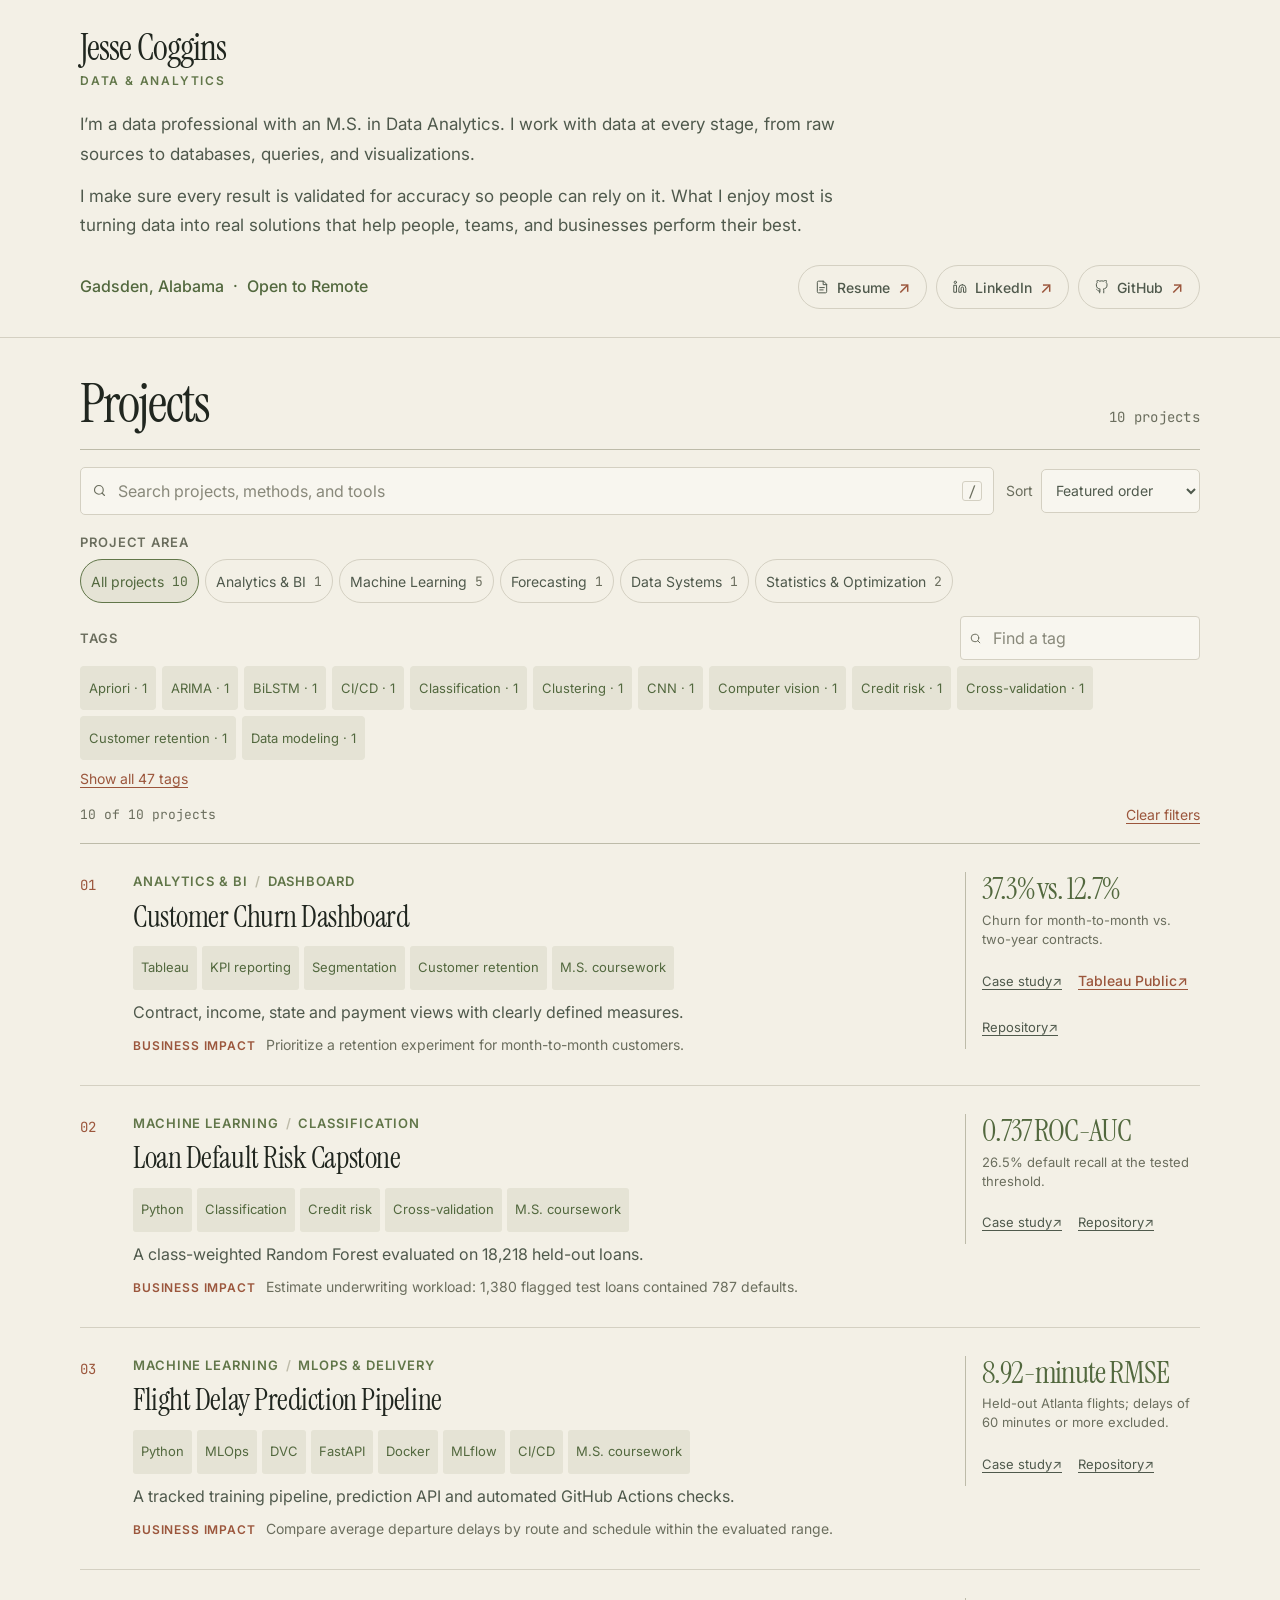
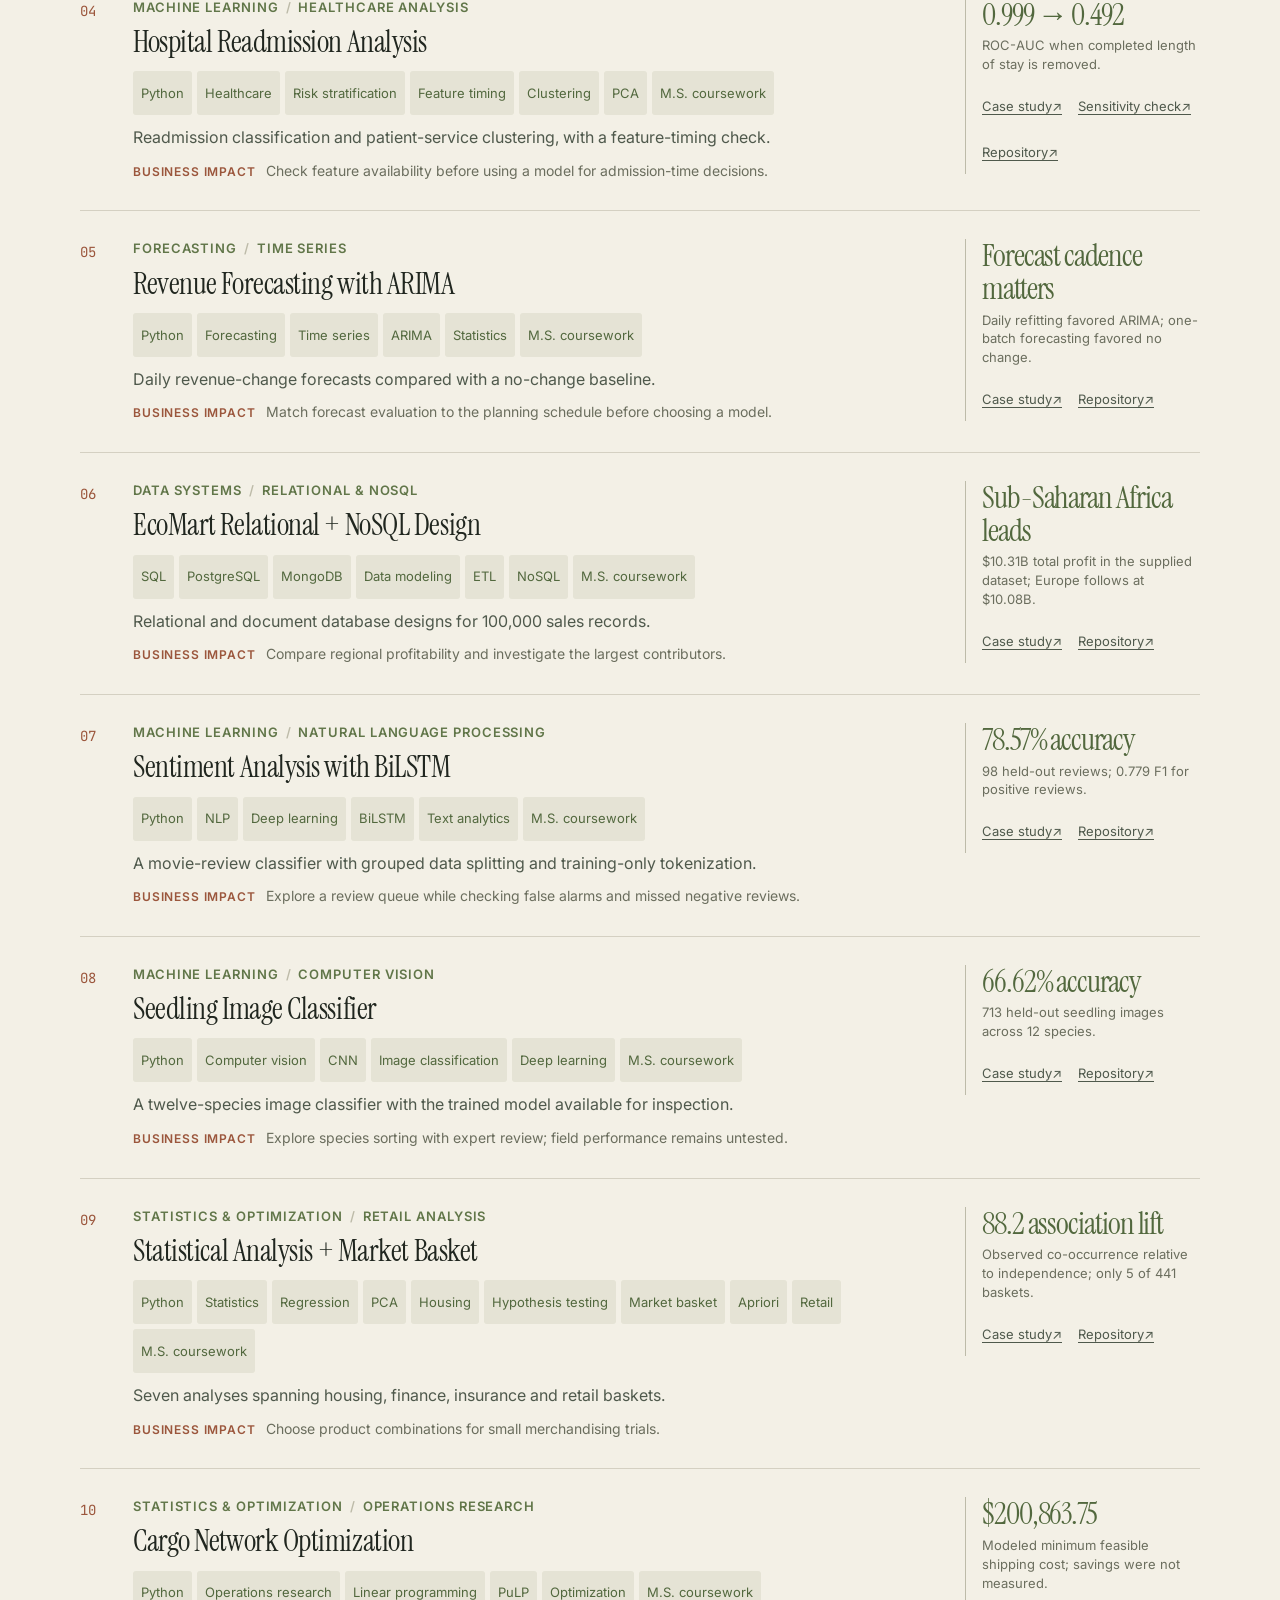
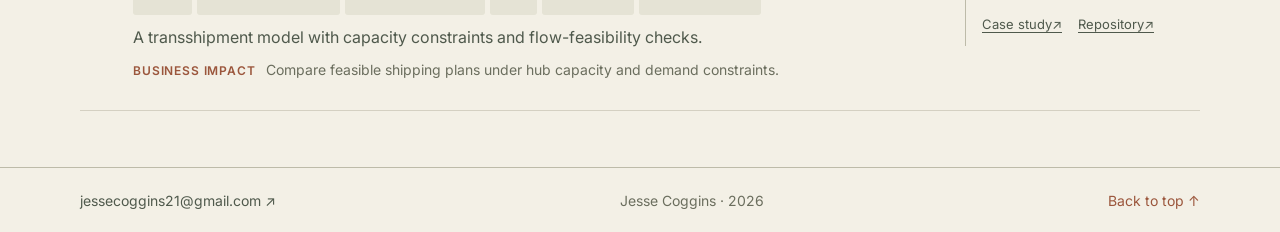
==== index.html @ 74cfc362 "Add updated portfolio social preview" ====
<!DOCTYPE html>

<html lang="en">
<head>
<meta charset="utf-8"/>
<meta content="width=device-width, initial-scale=1.0" name="viewport"/>
<title>Jesse Coggins — Data &amp; Analytics</title>
<meta content="Jesse Coggins, data professional with an M.S. in Data Analytics. From raw data to reliable insights and practical solutions. Gadsden, Alabama · Open to Remote." name="description"/>
<meta content="Jesse Coggins" name="author"/>
<meta content="#f3f0e6" name="theme-color"/>
<link href="https://jessecoggins.github.io/" rel="canonical"/>
<link href="assets/favicon.svg" rel="icon" type="image/svg+xml"/>
<link href="assets/favicon.svg" rel="shortcut icon"/>
<meta content="website" property="og:type"/>
<meta content="Jesse Coggins — Data &amp; Analytics" property="og:title"/>
<meta content="Jesse Coggins, data professional with an M.S. in Data Analytics. From raw data to reliable insights and practical solutions. Gadsden, Alabama · Open to Remote." property="og:description"/>
<meta content="https://jessecoggins.github.io/" property="og:url"/>
<meta content="https://jessecoggins.github.io/assets/social-preview-sharp.png" property="og:image"/>
<meta content="image/png" property="og:image:type"/>
<meta content="2400" property="og:image:width"/>
<meta content="1260" property="og:image:height"/>
<meta content="Jesse Coggins — Project Portfolio" property="og:image:alt"/>
<meta content="summary_large_image" name="twitter:card"/>
<meta content="https://jessecoggins.github.io/assets/social-preview-sharp.png" name="twitter:image"/>
<meta content="Jesse Coggins — Project Portfolio" name="twitter:image:alt"/>
<meta content="Jesse Coggins — Data &amp; Analytics" name="twitter:title"/>
<meta content="Jesse Coggins, data professional with an M.S. in Data Analytics. From raw data to reliable insights and practical solutions. Gadsden, Alabama · Open to Remote." name="twitter:description"/>
<script type="application/ld+json">
      {
        "@context": "https://schema.org",
        "@type": "ProfilePage",
        "name": "Jesse Coggins Portfolio",
        "url": "https://jessecoggins.github.io/",
        "description": "Project portfolio by Jesse Coggins across analytics, machine learning, data systems, forecasting, and optimization.",
        "mainEntity": {
          "@type": "Person",
          "name": "Jesse Coggins",
          "url": "https://jessecoggins.github.io/",
          "alumniOf": {
            "@type": "CollegeOrUniversity",
            "name": "Western Governors University"
          },
          "knowsAbout": [
            "Data analytics",
            "Business intelligence",
            "Machine learning",
            "Forecasting",
            "Database design",
            "Operations research",
            "MLOps"
          ],
          "sameAs": [
            "https://github.com/jessecoggins",
            "https://www.linkedin.com/in/jessecoggins"
          ]
        }
      }
    </script>
<script async="" src="https://www.googletagmanager.com/gtag/js?id=G-KCZHKZH9K4"></script>
<script>
      window.dataLayer = window.dataLayer || [];
      function gtag(){dataLayer.push(arguments);}
      gtag('js', new Date());
      gtag('config', 'G-KCZHKZH9K4');
    </script>
<link href="https://fonts.googleapis.com" rel="preconnect"/>
<link crossorigin="" href="https://fonts.gstatic.com" rel="preconnect"/>
<link href="https://fonts.googleapis.com/css2?family=Inter:wght@400;500;600;700&amp;family=Instrument+Serif:ital@0;1&amp;family=JetBrains+Mono:wght@400;500&amp;display=swap" rel="stylesheet"/>
<link href="styles.css?v=reference-theme-20261106" rel="stylesheet"/>
<script defer="" src="portfolio.js"></script>
</head>
<body>
<a class="skip-link" href="#projects">Skip to projects</a>
<header class="site-header" id="top">
<div class="container header-inner">
<a aria-label="Jesse Coggins home" class="brand" href="#top">
<h1 class="brand-name">Jesse Coggins</h1>
<span class="brand-role">Data &amp; Analytics</span>
</a>
</div>
<div class="container header-intro">
<div class="intro-copy">
<p>I’m a data professional with an M.S. in Data Analytics. I work with data at every stage, from raw sources to databases, queries, and visualizations.</p>
<p>I make sure every result is validated for accuracy so people can rely on it. What I enjoy most is turning data into real solutions that help people, teams, and businesses perform their best.</p>
</div>
<p class="intro-location">Gadsden, Alabama <span aria-hidden="true">·</span> Open to Remote</p>
<nav aria-label="Professional links" class="profile-links">
<a class="profile-link" href="assets/resume/Jesse_Coggins_Resume.pdf?v=aligned-20261105" rel="noreferrer" target="_blank">
<svg aria-hidden="true" viewbox="0 0 24 24"><path d="M14 2H6a2 2 0 0 0-2 2v16a2 2 0 0 0 2 2h12a2 2 0 0 0 2-2V8z"></path><path d="M14 2v6h6M8 13h8M8 17h6"></path></svg>
<span>Resume</span><span aria-hidden="true" class="link-arrow">↗</span>
</a>
<a class="profile-link" href="https://www.linkedin.com/in/jessecoggins" rel="noreferrer" target="_blank">
<svg aria-hidden="true" viewbox="0 0 24 24"><path d="M16 8a6 6 0 0 1 6 6v7h-4v-7a2 2 0 0 0-4 0v7h-4v-7a6 6 0 0 1 6-6zM2 9h4v12H2z"></path><circle cx="4" cy="4" r="2"></circle></svg>
<span>LinkedIn</span><span aria-hidden="true" class="link-arrow">↗</span>
</a>
<a class="profile-link" href="https://github.com/jessecoggins" rel="noreferrer" target="_blank">
<svg aria-hidden="true" viewbox="0 0 24 24"><path d="M9 19c-4.3 1.4-4.3-2.5-6-3m12 6v-3.9a3.4 3.4 0 0 0-1-2.6c3.3-.4 6.7-1.6 6.7-7.2a5.6 5.6 0 0 0-1.5-3.9 5.2 5.2 0 0 0-.1-3.9s-1.2-.4-4 1.5a13.8 13.8 0 0 0-7.2 0C5.1.1 3.9.5 3.9.5a5.2 5.2 0 0 0-.1 3.9 5.6 5.6 0 0 0-1.5 3.9c0 5.6 3.4 6.8 6.7 7.2a3.4 3.4 0 0 0-1 2.6V22"></path></svg>
<span>GitHub</span><span aria-hidden="true" class="link-arrow">↗</span>
</a>
</nav>
</div>
</header>
<main class="container">
<section aria-labelledby="projects-heading" class="projects-section" id="projects">
<div class="section-title-row">
<h2 id="projects-heading">Projects</h2>
<span class="collection-count">10 projects</span>
</div>
<div aria-label="Search and filter projects" class="project-tools">
<div class="search-sort-row">
<label class="search-box">
<svg aria-hidden="true" viewbox="0 0 24 24"><circle cx="11" cy="11" r="7"></circle><path d="m20 20-4-4"></path></svg>
<span class="sr-only">Search projects</span>
<input autocomplete="off" id="project-search" placeholder="Search projects, methods, and tools" type="search"/>
<kbd aria-hidden="true">/</kbd>
</label>
<label class="sort-box">
<span>Sort</span>
<select aria-label="Sort projects" id="project-sort">
<option value="featured">Featured order</option>
<option value="title-asc">Title A–Z</option>
<option value="category">Project area</option>
</select>
</label>
</div>
<div class="filter-group">
<p class="filter-label">Project area</p>
<div aria-label="Filter by project area" class="filter-list" id="category-filters"></div>
</div>
<div class="filter-group tag-group">
<div class="tag-heading">
<p class="filter-label">Tags</p>
<label class="tag-search">
<svg aria-hidden="true" viewbox="0 0 24 24"><circle cx="11" cy="11" r="7"></circle><path d="m20 20-4-4"></path></svg>
<span class="sr-only">Search tags</span>
<input autocomplete="off" id="tag-search" placeholder="Find a tag" type="search"/>
</label>
</div>
<div aria-label="Filter by tags" class="filter-list tag-filter-list" id="tag-filters"></div>
<button class="show-more-tags" hidden="" id="show-more-tags" type="button">Show all tags</button>
</div>
<div class="match-controls" hidden="" id="match-controls">
<span>Match selected tags</span>
<div aria-label="How selected tags should match" class="segmented-control" role="group">
<button aria-pressed="true" data-match="all" type="button">All</button>
<button aria-pressed="false" data-match="any" type="button">Any</button>
</div>
</div>
<div class="active-filters" hidden="" id="active-filters">
<div class="active-filter-chips" id="active-filter-chips"></div>
</div>
<div class="results-row">
<p aria-live="polite" id="result-count">10 projects</p>
<button class="clear-filters" id="clear-filters" type="button">Clear filters</button>
</div>
</div>
<div class="project-list" id="project-grid">
<article class="project-row" data-category="Analytics &amp; BI" data-index="1" data-project-id="PRJ-001" data-tags="Tableau|KPI reporting|Segmentation|Customer retention|M.S. coursework" data-title="Customer Churn Dashboard">
<span aria-hidden="true" class="project-number">01</span>
<div class="project-main">
<div class="project-kicker"><span>Analytics &amp; BI</span><span class="kicker-divider">/</span><span>Dashboard</span></div>
<h3><a aria-label="Open project summary: Customer Churn Dashboard" class="project-row-link" href="project-customer-churn-dashboard.html">Customer Churn Dashboard</a></h3>
<div aria-label="Project tags" class="project-tags">
<button aria-pressed="false" class="tag-chip" data-tag="Tableau" type="button">Tableau</button>
<button aria-pressed="false" class="tag-chip" data-tag="KPI reporting" type="button">KPI reporting</button>
<button aria-pressed="false" class="tag-chip" data-tag="Segmentation" type="button">Segmentation</button>
<button aria-pressed="false" class="tag-chip" data-tag="Customer retention" type="button">Customer retention</button>
<button aria-pressed="false" class="tag-chip" data-tag="M.S. coursework" type="button">M.S. coursework</button>
</div>
<p class="project-description">Contract, income, state and payment views with clearly defined measures.</p>
<p class="business-impact"><span>Business impact</span> Prioritize a retention experiment for month-to-month customers.</p>
</div>
<aside class="project-result">
<strong>37.3% vs. 12.7%</strong>
<span class="result-label">Churn for month-to-month vs. two-year contracts.</span>
<div class="project-links">
<a class="case-study-link" href="project-customer-churn-dashboard.html">Case study <span aria-hidden="true">↗</span></a>
<a class="tableau-link" href="https://public.tableau.com/app/profile/jesse.coggins6637/viz/ChurnRateDashboard_17756852469330/CustomerChurnDashboardKeyTrendsbyIncomeRegionContractPayment" rel="noreferrer" target="_blank">Tableau Public <span aria-hidden="true">↗</span></a>
<a href="https://github.com/jessecoggins/customer-churn-dashboard" rel="noreferrer" target="_blank">Repository <span aria-hidden="true">↗</span></a>
</div>
</aside>
</article>
<article class="project-row" data-category="Machine Learning" data-index="2" data-project-id="PRJ-002" data-tags="Python|Classification|Credit risk|Cross-validation|M.S. coursework" data-title="Loan Default Risk Capstone">
<span aria-hidden="true" class="project-number">02</span>
<div class="project-main">
<div class="project-kicker"><span>Machine Learning</span><span class="kicker-divider">/</span><span>Classification</span></div>
<h3><a aria-label="Open project summary: Loan Default Risk Capstone" class="project-row-link" href="project-loan-default-risk.html">Loan Default Risk Capstone</a></h3>
<div aria-label="Project tags" class="project-tags">
<button aria-pressed="false" class="tag-chip" data-tag="Python" type="button">Python</button>
<button aria-pressed="false" class="tag-chip" data-tag="Classification" type="button">Classification</button>
<button aria-pressed="false" class="tag-chip" data-tag="Credit risk" type="button">Credit risk</button>
<button aria-pressed="false" class="tag-chip" data-tag="Cross-validation" type="button">Cross-validation</button>
<button aria-pressed="false" class="tag-chip" data-tag="M.S. coursework" type="button">M.S. coursework</button>
</div>
<p class="project-description">A class-weighted Random Forest evaluated on 18,218 held-out loans.</p>
<p class="business-impact"><span>Business impact</span> Estimate underwriting workload: 1,380 flagged test loans contained 787 defaults.</p>
</div>
<aside class="project-result">
<strong>0.737 ROC-AUC</strong>
<span class="result-label">26.5% default recall at the tested threshold.</span>
<div class="project-links">
<a class="case-study-link" href="project-loan-default-risk.html">Case study <span aria-hidden="true">↗</span></a>
<a href="https://github.com/jessecoggins/loan-default-risk-capstone" rel="noreferrer" target="_blank">Repository <span aria-hidden="true">↗</span></a>
</div>
</aside>
</article>
<article class="project-row" data-category="Machine Learning" data-index="3" data-project-id="PRJ-003" data-tags="Python|MLOps|DVC|MLflow|FastAPI|Docker|CI/CD|M.S. coursework" data-title="Flight Delay Prediction Pipeline">
<span aria-hidden="true" class="project-number">03</span>
<div class="project-main">
<div class="project-kicker"><span>Machine Learning</span><span class="kicker-divider">/</span><span>MLOps &amp; delivery</span></div>
<h3><a aria-label="Open project summary: Flight Delay Prediction Pipeline" class="project-row-link" href="project-flight-delay-prediction.html">Flight Delay Prediction Pipeline</a></h3>
<div aria-label="Project tags" class="project-tags">
<button aria-pressed="false" class="tag-chip" data-tag="Python" type="button">Python</button>
<button aria-pressed="false" class="tag-chip" data-tag="MLOps" type="button">MLOps</button>
<button aria-pressed="false" class="tag-chip" data-tag="DVC" type="button">DVC</button>
<button aria-pressed="false" class="tag-chip" data-tag="FastAPI" type="button">FastAPI</button>
<button aria-pressed="false" class="tag-chip" data-tag="Docker" type="button">Docker</button>
<button aria-pressed="false" class="tag-chip" data-tag="MLflow" type="button">MLflow</button>
<button aria-pressed="false" class="tag-chip" data-tag="CI/CD" type="button">CI/CD</button>
<button aria-pressed="false" class="tag-chip" data-tag="M.S. coursework" type="button">M.S. coursework</button>
</div>
<p class="project-description">A tracked training pipeline, prediction API and automated GitHub Actions checks.</p>
<p class="business-impact"><span>Business impact</span> Compare average departure delays by route and schedule within the evaluated range.</p>
</div>
<aside class="project-result">
<strong>8.92-minute RMSE</strong>
<span class="result-label">Held-out Atlanta flights; delays of 60 minutes or more excluded.</span>
<div class="project-links">
<a class="case-study-link" href="project-flight-delay-prediction.html">Case study <span aria-hidden="true">↗</span></a>
<a href="https://github.com/jessecoggins/flight-delay-mlops" rel="noreferrer" target="_blank">Repository <span aria-hidden="true">↗</span></a>
</div>
</aside>
</article>
<article class="project-row" data-category="Machine Learning" data-index="4" data-project-id="PRJ-004" data-tags="Python|Healthcare|Risk stratification|Feature timing|Clustering|PCA|M.S. coursework" data-title="Hospital Readmission Analysis">
<span aria-hidden="true" class="project-number">04</span>
<div class="project-main">
<div class="project-kicker"><span>Machine Learning</span><span class="kicker-divider">/</span><span>Healthcare analysis</span></div>
<h3><a aria-label="Open project summary: Hospital Readmission Analysis" class="project-row-link" href="project-hospital-readmission.html">Hospital Readmission Analysis</a></h3>
<div aria-label="Project tags" class="project-tags">
<button aria-pressed="false" class="tag-chip" data-tag="Python" type="button">Python</button>
<button aria-pressed="false" class="tag-chip" data-tag="Healthcare" type="button">Healthcare</button>
<button aria-pressed="false" class="tag-chip" data-tag="Risk stratification" type="button">Risk stratification</button>
<button aria-pressed="false" class="tag-chip" data-tag="Feature timing" type="button">Feature timing</button>
<button aria-pressed="false" class="tag-chip" data-tag="Clustering" type="button">Clustering</button>
<button aria-pressed="false" class="tag-chip" data-tag="PCA" type="button">PCA</button>
<button aria-pressed="false" class="tag-chip" data-tag="M.S. coursework" type="button">M.S. coursework</button>
</div>
<p class="project-description">Readmission classification and patient-service clustering, with a feature-timing check.</p>
<p class="business-impact"><span>Business impact</span> Check feature availability before using a model for admission-time decisions.</p>
</div>
<aside class="project-result">
<strong>0.999 → 0.492</strong>
<span class="result-label">ROC-AUC when completed length of stay is removed.</span>
<div class="project-links">
<a class="case-study-link" href="project-hospital-readmission.html">Case study <span aria-hidden="true">↗</span></a>
<a href="https://github.com/jessecoggins/hospital-readmission-ml#additional-validation-feature-timing" rel="noreferrer" target="_blank">Sensitivity check <span aria-hidden="true">↗</span></a>
<a href="https://github.com/jessecoggins/hospital-readmission-ml" rel="noreferrer" target="_blank">Repository <span aria-hidden="true">↗</span></a>
</div>
</aside>
</article>
<article class="project-row" data-category="Forecasting" data-index="5" data-project-id="PRJ-005" data-tags="Python|Forecasting|Time series|ARIMA|Statistics|M.S. coursework" data-title="Revenue Forecasting with ARIMA">
<span aria-hidden="true" class="project-number">05</span>
<div class="project-main">
<div class="project-kicker"><span>Forecasting</span><span class="kicker-divider">/</span><span>Time series</span></div>
<h3><a aria-label="Open project summary: Revenue Forecasting with ARIMA" class="project-row-link" href="project-revenue-forecasting.html">Revenue Forecasting with ARIMA</a></h3>
<div aria-label="Project tags" class="project-tags">
<button aria-pressed="false" class="tag-chip" data-tag="Python" type="button">Python</button>
<button aria-pressed="false" class="tag-chip" data-tag="Forecasting" type="button">Forecasting</button>
<button aria-pressed="false" class="tag-chip" data-tag="Time series" type="button">Time series</button>
<button aria-pressed="false" class="tag-chip" data-tag="ARIMA" type="button">ARIMA</button>
<button aria-pressed="false" class="tag-chip" data-tag="Statistics" type="button">Statistics</button>
<button aria-pressed="false" class="tag-chip" data-tag="M.S. coursework" type="button">M.S. coursework</button>
</div>
<p class="project-description">Daily revenue-change forecasts compared with a no-change baseline.</p>
<p class="business-impact"><span>Business impact</span> Match forecast evaluation to the planning schedule before choosing a model.</p>
</div>
<aside class="project-result">
<strong>Forecast cadence matters</strong>
<span class="result-label">Daily refitting favored ARIMA; one-batch forecasting favored no change.</span>
<div class="project-links">
<a class="case-study-link" href="project-revenue-forecasting.html">Case study <span aria-hidden="true">↗</span></a>
<a href="https://github.com/jessecoggins/revenue-forecasting-arima" rel="noreferrer" target="_blank">Repository <span aria-hidden="true">↗</span></a>
</div>
</aside>
</article>
<article class="project-row" data-category="Data Systems" data-index="6" data-project-id="PRJ-006" data-tags="SQL|PostgreSQL|MongoDB|Data modeling|ETL|NoSQL|M.S. coursework" data-title="EcoMart Relational + NoSQL Design">
<span aria-hidden="true" class="project-number">06</span>
<div class="project-main">
<div class="project-kicker"><span>Data Systems</span><span class="kicker-divider">/</span><span>Relational &amp; NoSQL</span></div>
<h3><a aria-label="Open project summary: EcoMart Relational + NoSQL Design" class="project-row-link" href="project-ecomart-database-design.html">EcoMart Relational + NoSQL Design</a></h3>
<div aria-label="Project tags" class="project-tags">
<button aria-pressed="false" class="tag-chip" data-tag="SQL" type="button">SQL</button>
<button aria-pressed="false" class="tag-chip" data-tag="PostgreSQL" type="button">PostgreSQL</button>
<button aria-pressed="false" class="tag-chip" data-tag="MongoDB" type="button">MongoDB</button>
<button aria-pressed="false" class="tag-chip" data-tag="Data modeling" type="button">Data modeling</button>
<button aria-pressed="false" class="tag-chip" data-tag="ETL" type="button">ETL</button>
<button aria-pressed="false" class="tag-chip" data-tag="NoSQL" type="button">NoSQL</button>
<button aria-pressed="false" class="tag-chip" data-tag="M.S. coursework" type="button">M.S. coursework</button>
</div>
<p class="project-description">Relational and document database designs for 100,000 sales records.</p>
<p class="business-impact"><span>Business impact</span> Compare regional profitability and investigate the largest contributors.</p>
</div>
<aside class="project-result">
<strong>Sub-Saharan Africa leads</strong>
<span class="result-label">$10.31B total profit in the supplied dataset; Europe follows at $10.08B.</span>
<div class="project-links">
<a class="case-study-link" href="project-ecomart-database-design.html">Case study <span aria-hidden="true">↗</span></a>
<a href="https://github.com/jessecoggins/ecomart-relational-nosql-database-design" rel="noreferrer" target="_blank">Repository <span aria-hidden="true">↗</span></a>
</div>
</aside>
</article>
<article class="project-row" data-category="Machine Learning" data-index="7" data-project-id="PRJ-007" data-tags="Python|NLP|Deep learning|BiLSTM|Text analytics|M.S. coursework" data-title="Sentiment Analysis with BiLSTM">
<span aria-hidden="true" class="project-number">07</span>
<div class="project-main">
<div class="project-kicker"><span>Machine Learning</span><span class="kicker-divider">/</span><span>Natural language processing</span></div>
<h3><a aria-label="Open project summary: Sentiment Analysis with BiLSTM" class="project-row-link" href="project-sentiment-analysis-bilstm.html">Sentiment Analysis with BiLSTM</a></h3>
<div aria-label="Project tags" class="project-tags">
<button aria-pressed="false" class="tag-chip" data-tag="Python" type="button">Python</button>
<button aria-pressed="false" class="tag-chip" data-tag="NLP" type="button">NLP</button>
<button aria-pressed="false" class="tag-chip" data-tag="Deep learning" type="button">Deep learning</button>
<button aria-pressed="false" class="tag-chip" data-tag="BiLSTM" type="button">BiLSTM</button>
<button aria-pressed="false" class="tag-chip" data-tag="Text analytics" type="button">Text analytics</button>
<button aria-pressed="false" class="tag-chip" data-tag="M.S. coursework" type="button">M.S. coursework</button>
</div>
<p class="project-description">A movie-review classifier with grouped data splitting and training-only tokenization.</p>
<p class="business-impact"><span>Business impact</span> Explore a review queue while checking false alarms and missed negative reviews.</p>
</div>
<aside class="project-result">
<strong>78.57% accuracy</strong>
<span class="result-label">98 held-out reviews; 0.779 F1 for positive reviews.</span>
<div class="project-links">
<a class="case-study-link" href="project-sentiment-analysis-bilstm.html">Case study <span aria-hidden="true">↗</span></a>
<a href="https://github.com/jessecoggins/sentiment-analysis-bilstm" rel="noreferrer" target="_blank">Repository <span aria-hidden="true">↗</span></a>
</div>
</aside>
</article>
<article class="project-row" data-category="Machine Learning" data-index="8" data-project-id="PRJ-008" data-tags="Python|Computer vision|CNN|Image classification|Deep learning|M.S. coursework" data-title="Seedling Image Classifier">
<span aria-hidden="true" class="project-number">08</span>
<div class="project-main">
<div class="project-kicker"><span>Machine Learning</span><span class="kicker-divider">/</span><span>Computer vision</span></div>
<h3><a aria-label="Open project summary: Seedling Image Classifier" class="project-row-link" href="project-seedling-image-classifier.html">Seedling Image Classifier</a></h3>
<div aria-label="Project tags" class="project-tags">
<button aria-pressed="false" class="tag-chip" data-tag="Python" type="button">Python</button>
<button aria-pressed="false" class="tag-chip" data-tag="Computer vision" type="button">Computer vision</button>
<button aria-pressed="false" class="tag-chip" data-tag="CNN" type="button">CNN</button>
<button aria-pressed="false" class="tag-chip" data-tag="Image classification" type="button">Image classification</button>
<button aria-pressed="false" class="tag-chip" data-tag="Deep learning" type="button">Deep learning</button>
<button aria-pressed="false" class="tag-chip" data-tag="M.S. coursework" type="button">M.S. coursework</button>
</div>
<p class="project-description">A twelve-species image classifier with the trained model available for inspection.</p>
<p class="business-impact"><span>Business impact</span> Explore species sorting with expert review; field performance remains untested.</p>
</div>
<aside class="project-result">
<strong>66.62% accuracy</strong>
<span class="result-label">713 held-out seedling images across 12 species.</span>
<div class="project-links">
<a class="case-study-link" href="project-seedling-image-classifier.html">Case study <span aria-hidden="true">↗</span></a>
<a href="https://github.com/jessecoggins/seedling-image-classifier" rel="noreferrer" target="_blank">Repository <span aria-hidden="true">↗</span></a>
</div>
</aside>
</article>
<article class="project-row" data-category="Statistics &amp; Optimization" data-index="9" data-project-id="PRJ-009" data-tags="Python|Statistics|Regression|PCA|Housing|Hypothesis testing|Market basket|Apriori|Retail|M.S. coursework" data-title="Statistical Analysis + Market Basket">
<span aria-hidden="true" class="project-number">09</span>
<div class="project-main">
<div class="project-kicker"><span>Statistics &amp; Optimization</span><span class="kicker-divider">/</span><span>Retail analysis</span></div>
<h3><a aria-label="Open project summary: Statistical Analysis + Market Basket" class="project-row-link" href="project-statistical-analysis-market-basket.html">Statistical Analysis + Market Basket</a></h3>
<div aria-label="Project tags" class="project-tags">
<button aria-pressed="false" class="tag-chip" data-tag="Python" type="button">Python</button>
<button aria-pressed="false" class="tag-chip" data-tag="Statistics" type="button">Statistics</button>
<button aria-pressed="false" class="tag-chip" data-tag="Regression" type="button">Regression</button>
<button aria-pressed="false" class="tag-chip" data-tag="PCA" type="button">PCA</button>
<button aria-pressed="false" class="tag-chip" data-tag="Housing" type="button">Housing</button>
<button aria-pressed="false" class="tag-chip" data-tag="Hypothesis testing" type="button">Hypothesis testing</button>
<button aria-pressed="false" class="tag-chip" data-tag="Market basket" type="button">Market basket</button>
<button aria-pressed="false" class="tag-chip" data-tag="Apriori" type="button">Apriori</button>
<button aria-pressed="false" class="tag-chip" data-tag="Retail" type="button">Retail</button>
<button aria-pressed="false" class="tag-chip" data-tag="M.S. coursework" type="button">M.S. coursework</button>
</div>
<p class="project-description">Seven analyses spanning housing, finance, insurance and retail baskets.</p>
<p class="business-impact"><span>Business impact</span> Choose product combinations for small merchandising trials.</p>
</div>
<aside class="project-result">
<strong>88.2 association lift</strong>
<span class="result-label">Observed co-occurrence relative to independence; only 5 of 441 baskets.</span>
<div class="project-links">
<a class="case-study-link" href="project-statistical-analysis-market-basket.html">Case study <span aria-hidden="true">↗</span></a>
<a href="https://github.com/jessecoggins/statistical-analysis-and-market-basket" rel="noreferrer" target="_blank">Repository <span aria-hidden="true">↗</span></a>
</div>
</aside>
</article>
<article class="project-row" data-category="Statistics &amp; Optimization" data-index="10" data-project-id="PRJ-010" data-tags="Python|Operations research|Linear programming|PuLP|Optimization|M.S. coursework" data-title="Cargo Network Optimization">
<span aria-hidden="true" class="project-number">10</span>
<div class="project-main">
<div class="project-kicker"><span>Statistics &amp; Optimization</span><span class="kicker-divider">/</span><span>Operations research</span></div>
<h3><a aria-label="Open project summary: Cargo Network Optimization" class="project-row-link" href="project-cargo-network-optimization.html">Cargo Network Optimization</a></h3>
<div aria-label="Project tags" class="project-tags">
<button aria-pressed="false" class="tag-chip" data-tag="Python" type="button">Python</button>
<button aria-pressed="false" class="tag-chip" data-tag="Operations research" type="button">Operations research</button>
<button aria-pressed="false" class="tag-chip" data-tag="Linear programming" type="button">Linear programming</button>
<button aria-pressed="false" class="tag-chip" data-tag="PuLP" type="button">PuLP</button>
<button aria-pressed="false" class="tag-chip" data-tag="Optimization" type="button">Optimization</button>
<button aria-pressed="false" class="tag-chip" data-tag="M.S. coursework" type="button">M.S. coursework</button>
</div>
<p class="project-description">A transshipment model with capacity constraints and flow-feasibility checks.</p>
<p class="business-impact"><span>Business impact</span> Compare feasible shipping plans under hub capacity and demand constraints.</p>
</div>
<aside class="project-result">
<strong>$200,863.75</strong>
<span class="result-label">Modeled minimum feasible shipping cost; savings were not measured.</span>
<div class="project-links">
<a class="case-study-link" href="project-cargo-network-optimization.html">Case study <span aria-hidden="true">↗</span></a>
<a href="https://github.com/jessecoggins/cargo-network-optimization" rel="noreferrer" target="_blank">Repository <span aria-hidden="true">↗</span></a>
</div>
</aside>
</article>
</div>
<div class="no-results" hidden="" id="no-results">
<p>No projects match those filters.</p>
<button class="clear-filters" id="empty-clear" type="button">Clear filters</button>
</div>
</section>
</main>
<footer class="site-footer">
<div class="container footer-inner">
<a href="mailto:jessecoggins21@gmail.com">jessecoggins21@gmail.com <span aria-hidden="true">↗</span></a>
<span>Jesse Coggins · <span id="current-year"></span></span>
<a href="#top">Back to top ↑</a>
</div>
</footer>
</body>
</html>
---- styles.css ----
:root {
  color-scheme: light;
  --paper: #f3f0e6;
  --paper-raised: #f8f6ef;
  --ink: #20261f;
  --ink-soft: #4f594c;
  --muted: #6b6e5e;
  --line: #d4d0c2;
  --line-strong: #bdbba9;
  --sage: #617649;
  --sage-dark: #52683e;
  --sage-pale: #e5e3d5;
  --rust: #9b563c;
  --mono: "JetBrains Mono", ui-monospace, SFMono-Regular, Menlo, monospace;
  --sans: "Inter", ui-sans-serif, system-ui, -apple-system, BlinkMacSystemFont, "Segoe UI", sans-serif;
  --serif: "Instrument Serif", Georgia, "Times New Roman", serif;
  font-family: var(--sans);
  color: var(--ink);
  background: var(--paper);
}

* { box-sizing: border-box; }
html { scroll-behavior: smooth; }
body {
  min-width: 320px;
  margin: 0;
  background: var(--paper);
  color: var(--ink);
  font-size: 16px;
  line-height: 1.5;
}
button, input, select { font: inherit; }
button { color: inherit; }
a { color: inherit; text-decoration: none; }
a:hover { color: var(--rust); }
button:focus-visible, input:focus-visible, select:focus-visible, a:focus-visible, summary:focus-visible {
  outline: 2px solid var(--rust);
  outline-offset: 3px;
}
[hidden] { display: none !important; }

.container {
  width: min(100% - 48px, 1120px);
  margin-inline: auto;
}
.skip-link {
  position: fixed;
  z-index: 20;
  top: 12px;
  left: 12px;
  padding: 10px 14px;
  transform: translateY(-160%);
  border-radius: 5px;
  background: var(--ink);
  color: var(--paper);
}
.skip-link:focus { transform: translateY(0); }

.site-header {
  border-bottom: 1px solid var(--line);
}
.header-inner {
  display: flex;
  min-height: 82px;
  align-items: center;
  justify-content: space-between;
  gap: 26px;
}
.brand {
  display: grid;
  flex: 0 0 auto;
  gap: 2px;
}
.brand-name {
  margin: 0;
  font-family: var(--serif);
  font-size: 36px;
  font-weight: 400;
  line-height: 1;
  letter-spacing: -.025em;
}
.brand-role {
  color: var(--sage);
  font-size: 13px;
  font-weight: 600;
  letter-spacing: .15em;
  line-height: 1.5;
  text-transform: uppercase;
}
.profile-links {
  display: flex;
  align-items: center;
  justify-content: flex-end;
  gap: 9px;
}
.profile-link {
  display: inline-flex;
  min-height: 44px;
  align-items: center;
  gap: 8px;
  padding: 0 13px;
  border: 1px solid var(--line);
  border-radius: 999px;
  color: var(--ink-soft);
  font-size: 14px;
  font-weight: 500;
  transition: background-color .18s ease, border-color .18s ease, color .18s ease;
}
.profile-link:hover {
  border-color: var(--sage);
  background: var(--sage-pale);
  color: var(--ink);
}
.profile-link svg {
  width: 14px;
  height: 14px;
  flex: 0 0 auto;
  fill: none;
  stroke: currentColor;
  stroke-width: 1.7;
  stroke-linecap: round;
  stroke-linejoin: round;
}
.link-arrow { color: var(--rust); font-size: 16px; }

.header-intro { padding-bottom: 24px; }
.intro-copy {
  max-width: 780px;
  color: var(--ink-soft);
  font-size: 17px;
  line-height: 1.75;
}
.intro-copy p { margin: 0; }
.intro-copy p + p { margin-top: 12px; }
.intro-location {
  margin: 20px 0 0;
  color: var(--sage-dark);
  font-size: 16px;
  font-weight: 500;
  line-height: 1.6;
}
.intro-location span { margin-inline: 5px; }

.projects-section { padding: 40px 0 56px; }
.section-title-row {
  display: flex;
  align-items: baseline;
  justify-content: space-between;
  gap: 16px;
  margin-bottom: 18px;
}
.section-title-row h2 {
  margin: 0;
  font-family: var(--serif);
  font-size: clamp(38px, 5.2vw, 54px);
  font-weight: 400;
  line-height: .98;
  letter-spacing: -.035em;
}
.collection-count {
  color: var(--muted);
  font-family: var(--mono);
  font-size: 14px;
  letter-spacing: .02em;
  white-space: nowrap;
}

.project-tools {
  padding: 17px 0 18px;
  border-top: 1px solid var(--line-strong);
  border-bottom: 1px solid var(--line-strong);
}
.search-sort-row {
  display: flex;
  align-items: center;
  gap: 12px;
  margin-bottom: 18px;
}
.search-box, .tag-search {
  display: flex;
  min-width: 0;
  align-items: center;
  gap: 9px;
  border: 1px solid var(--line);
  border-radius: 5px;
  background: var(--paper-raised);
}
.search-box {
  flex: 1 1 460px;
  min-height: 42px;
  padding: 0 11px;
}
.search-box svg, .tag-search svg {
  width: 15px;
  height: 15px;
  flex: 0 0 auto;
  fill: none;
  stroke: var(--muted);
  stroke-width: 1.8;
  stroke-linecap: round;
}
.search-box input, .tag-search input {
  min-width: 0;
  flex: 1;
  border: 0;
  outline: 0;
  background: transparent;
  color: var(--ink);
  font-size: 16px;
}
.search-box input::placeholder, .tag-search input::placeholder { color: #89897b; }
.search-box kbd {
  display: inline-grid;
  width: 20px;
  height: 20px;
  place-items: center;
  border: 1px solid var(--line);
  border-radius: 3px;
  color: var(--muted);
  font-family: var(--mono);
  font-size: 14px;
}
.sort-box {
  display: flex;
  align-items: center;
  gap: 8px;
  color: var(--muted);
  font-size: 14px;
}
.sort-box select {
  min-height: 44px;
  max-width: 170px;
  padding: 0 30px 0 10px;
  border: 1px solid var(--line);
  border-radius: 5px;
  background: var(--paper-raised);
  color: var(--ink-soft);
  font-size: 14px;
}
.filter-group + .filter-group { margin-top: 13px; }
.filter-label {
  margin: 0 0 7px;
  color: var(--muted);
  font-size: 13px;
  font-weight: 600;
  letter-spacing: .12em;
  text-transform: uppercase;
}
.filter-list {
  display: flex;
  flex-wrap: wrap;
  align-items: center;
  gap: 6px;
}
.filter-pill, .tag-filter, .tag-chip, .active-filter-chip {
  display: inline-flex;
  align-items: center;
  justify-content: center;
  cursor: pointer;
  transition: color .16s ease, background-color .16s ease, border-color .16s ease;
}
.filter-pill {
  min-height: 44px;
  gap: 8px;
  padding: 0 10px;
  border: 1px solid var(--line);
  border-radius: 999px;
  background: transparent;
  color: var(--ink-soft);
  font-size: 14px;
}
.filter-pill .count {
  color: var(--muted);
  font-family: var(--mono);
  font-size: 13px;
}
.filter-pill:hover, .filter-pill[aria-pressed="true"] {
  border-color: var(--sage);
  background: var(--sage-pale);
  color: var(--sage-dark);
}
.filter-pill[aria-pressed="true"] .count { color: var(--sage-dark); }
.tag-heading {
  display: flex;
  min-height: 44px;
  align-items: center;
  justify-content: space-between;
  gap: 14px;
  margin-bottom: 6px;
}
.tag-heading .filter-label { margin: 0; }
.tag-search {
  width: min(100%, 194px);
  min-height: 44px;
  padding: 0 8px;
  border-radius: 4px;
}
.tag-search input { font-size: 14px; }
.tag-search svg { width: 13px; height: 13px; }
.tag-filter {
  min-height: 44px;
  padding: 0 8px;
  border: 1px solid transparent;
  border-radius: 4px;
  background: var(--sage-pale);
  color: var(--sage-dark);
  font-size: 13px;
}
.tag-filter:hover, .tag-filter[aria-pressed="true"] {
  border-color: var(--sage);
  background: var(--sage-dark);
  color: #fffdf6;
}
.show-more-tags {
  margin-top: 8px;
  padding: 0;
  border: 0;
  background: transparent;
  color: var(--rust);
  cursor: pointer;
  font-size: 14px;
  text-decoration: underline;
  text-underline-offset: 3px;
}
.match-controls {
  display: flex;
  align-items: center;
  gap: 10px;
  margin-top: 12px;
  color: var(--muted);
  font-size: 14px;
}
.segmented-control {
  display: inline-flex;
  padding: 2px;
  border: 1px solid var(--line);
  border-radius: 999px;
}
.segmented-control button {
  padding: 3px 9px;
  border: 0;
  border-radius: 999px;
  background: transparent;
  color: var(--muted);
  cursor: pointer;
  font-size: 13px;
}
.segmented-control button[aria-pressed="true"] {
  background: var(--sage-pale);
  color: var(--sage-dark);
}
.active-filters { margin-top: 12px; }
.active-filter-chips { display: flex; flex-wrap: wrap; gap: 6px; }
.active-filter-chip {
  gap: 7px;
  min-height: 44px;
  padding: 0 8px;
  border: 1px solid var(--line);
  border-radius: 4px;
  background: var(--paper-raised);
  color: var(--ink-soft);
  font-size: 13px;
}
.active-filter-chip span:first-child {
  color: var(--rust);
  font-size: 12px;
  letter-spacing: .08em;
  text-transform: uppercase;
}
.active-filter-chip span:last-child { font-size: 16px; }
.results-row {
  display: flex;
  align-items: center;
  justify-content: space-between;
  gap: 16px;
  margin-top: 14px;
}
.results-row p {
  margin: 0;
  color: var(--muted);
  font-family: var(--mono);
  font-size: 13px;
}
.clear-filters {
  padding: 0;
  border: 0;
  background: transparent;
  color: var(--rust);
  cursor: pointer;
  font-size: 14px;
  text-decoration: underline;
  text-underline-offset: 3px;
}
.clear-filters:hover { color: #753f2c; }

.project-list { border-top: 0; }
.project-row {
  display: grid;
  grid-template-columns: 36px minmax(0, 1fr) 205px;
  gap: 17px;
  align-items: start;
  padding: 22px 0 23px;
  border-bottom: 1px solid var(--line);
}
.project-row:hover { background: rgba(255, 255, 255, .18); }
.project-number {
  padding-top: 3px;
  color: var(--rust);
  font-family: var(--mono);
  font-size: 14px;
}
.project-main { min-width: 0; }
.project-kicker {
  display: flex;
  flex-wrap: wrap;
  align-items: center;
  gap: 7px;
  color: var(--sage);
  font-size: 13px;
  font-weight: 600;
  letter-spacing: .11em;
  line-height: 1.4;
  text-transform: uppercase;
}
.kicker-divider { color: var(--line-strong); }
.project-main :is(h2, h3) {
  margin: 5px 0 7px;
  color: var(--ink);
  font-family: var(--serif);
  font-size: clamp(21px, 2.3vw, 26px);
  font-weight: 400;
  line-height: 1.08;
  letter-spacing: -.015em;
}
.project-tags {
  display: flex;
  flex-wrap: wrap;
  gap: 5px;
  margin-bottom: 9px;
}
.tag-chip {
  min-height: 44px;
  padding: 0 7px;
  border: 1px solid transparent;
  border-radius: 3px;
  background: var(--sage-pale);
  color: var(--sage-dark);
  font-size: 13px;
  line-height: 1;
}
.tag-chip:hover, .tag-chip[aria-pressed="true"] {
  border-color: var(--sage);
  background: var(--sage-dark);
  color: #fffdf6;
}
.project-description {
  max-width: 760px;
  margin: 0;
  color: var(--ink-soft);
  font-size: 16px;
  line-height: 1.65;
}
.business-impact {
  max-width: 780px;
  margin: 8px 0 0;
  color: var(--muted);
  font-size: 14px;
  line-height: 1.55;
}
.business-impact span {
  margin-right: 6px;
  color: var(--rust);
  font-size: 12px;
  font-weight: 600;
  letter-spacing: .1em;
  text-transform: uppercase;
}
.project-result {
  min-width: 0;
  padding: 1px 0 0 16px;
  border-left: 1px solid var(--line-strong);
}
.project-result strong {
  display: block;
  overflow-wrap: anywhere;
  color: var(--sage-dark);
  font-family: var(--serif);
  font-size: clamp(23px, 2.6vw, 31px);
  font-weight: 400;
  letter-spacing: -.035em;
  line-height: 1.05;
}
.result-label, .result-detail {
  display: block;
  color: var(--muted);
  font-size: 13px;
  line-height: 1.45;
}
.result-label { margin-top: 5px; }
.result-detail { margin-top: 3px; color: var(--ink-soft); }
.result-label code {
  color: var(--ink-soft);
  font-family: var(--mono);
  font-size: 12px;
}
.project-links {
  display: flex;
  flex-wrap: wrap;
  gap: 5px 12px;
  margin-top: 10px;
}
.project-links a {
  color: var(--ink-soft);
  font-size: 13px;
  line-height: 1.4;
}
.project-links a:hover { color: var(--rust); }
.project-links .tableau-link {
  color: var(--rust);
  font-size: 14px;
  font-weight: 500;
}
.no-results {
  padding: 42px 0;
  border-bottom: 1px solid var(--line);
  color: var(--ink-soft);
  text-align: center;
}
.no-results p { margin: 0 0 10px; font-family: var(--serif); font-size: 22px; }
.site-footer {
  border-top: 1px solid var(--line-strong);
}
.footer-inner {
  display: flex;
  min-height: 64px;
  align-items: center;
  justify-content: space-between;
  gap: 14px;
  color: var(--muted);
  font-size: 14px;
}
.footer-inner a:first-child { color: var(--ink-soft); }
.footer-inner a:last-child { color: var(--rust); }
.footer-inner a:hover { color: var(--sage-dark); }
.sr-only {
  position: absolute;
  width: 1px;
  height: 1px;
  overflow: hidden;
  clip: rect(0, 0, 0, 0);
  white-space: nowrap;
  clip-path: inset(50%);
}

@media (max-width: 780px) {
  .container { width: min(100% - 36px, 680px); }
  .header-inner { min-height: 76px; gap: 16px; }
  .profile-links { gap: 6px; }
  .profile-link { min-height: 44px; padding-inline: 10px; }
  .project-row { grid-template-columns: 28px minmax(0, 1fr) 170px; gap: 12px; }
  .project-result { padding-left: 12px; }
}
@media (max-width: 620px) {
  .container { width: min(100% - 32px, 520px); }
  .header-inner { align-items: flex-start; flex-direction: column; padding-block: 15px; }
  .profile-links { width: 100%; justify-content: flex-start; }
  .profile-link { min-height: 44px; font-size: 14px; }
  .projects-section { padding-top: 31px; }
  .search-sort-row { align-items: stretch; flex-direction: column; gap: 8px; }
  .search-box { flex: 0 0 auto; }
  .sort-box { justify-content: space-between; }
  .sort-box select { max-width: none; flex: 1; }
  .project-row { grid-template-columns: 26px minmax(0, 1fr); gap: 5px 10px; padding: 19px 0 20px; }
  .project-number { grid-row: 1 / span 2; }
  .project-main { grid-column: 2; }
  .project-result { grid-column: 2; margin-top: 8px; padding: 8px 0 0; border-top: 1px solid var(--line); border-left: 0; }
  .project-result strong { font-size: 27px; }
  .project-links { margin-top: 8px; }
  .footer-inner { align-items: flex-start; flex-direction: column; justify-content: center; padding-block: 16px; gap: 7px; }
}
@media (max-width: 400px) {
  .profile-links { flex-wrap: wrap; }
  .profile-link { padding-inline: 9px; gap: 6px; }
  .brand-name { font-size: 32px; }
  .tag-heading { align-items: flex-start; flex-direction: column; }
  .tag-search { width: 100%; min-height: 44px; }
}
@media (prefers-reduced-motion: reduce) {
  *, *::before, *::after { scroll-behavior: auto !important; transition-duration: .01ms !important; animation-duration: .01ms !important; animation-iteration-count: 1 !important; }
}

/* Stretch the project summary link across its row while keeping controls usable. */
.project-row {
  position: relative;
  cursor: pointer;
  transition: background-color .16s ease;
}
.project-row .project-main :is(h2, h3) a {
  color: inherit;
  text-decoration: none;
}
.project-row .project-main :is(h2, h3) a::after {
  position: absolute;
  z-index: 1;
  inset: 0;
  content: "";
  cursor: pointer;
}
.project-row .project-main :is(h2, h3) a:focus-visible {
  outline: none;
}
.project-row .project-main :is(h2, h3) a:focus-visible::after {
  outline: 2px solid var(--rust);
  outline-offset: 3px;
}
.project-row .project-tags,
.project-row .project-links {
  position: relative;
  z-index: 2;
}

/* Keep the homepage identity, introduction, and links together. */
.site-header:has(.header-intro) .header-inner {
  min-height: 0;
  padding-top: 30px;
  padding-bottom: 20px;
}
.header-intro {
  display: grid;
  grid-template-columns: minmax(0, 1fr) auto;
  align-items: center;
  gap: 24px 28px;
  padding-bottom: 28px;
}
.header-intro .intro-copy { grid-column: 1 / -1; }
.header-intro .intro-location { margin: 0; }
.header-intro .profile-links {
  justify-content: flex-end;
  flex-wrap: wrap;
  margin: 0;
}
@media (max-width: 760px) {
  .header-intro { grid-template-columns: 1fr; gap: 18px; }
  .header-intro .profile-links { justify-content: flex-start; }
}
.brand { gap: 6px; }
.brand-role { font-size: 12px; }
.profile-links { flex-wrap: wrap; }
.profile-link { padding-inline: 16px; }
.project-links a { display: inline-flex; align-items: center; min-height: 44px; text-decoration: underline; text-underline-offset: 3px; }
.project-links { gap: 2px 16px; }
.project-row { grid-template-columns: 36px minmax(0, 1fr) 235px; padding-block: 28px; }
.project-main :is(h2, h3) { font-size: clamp(26px, 2.5vw, 30px); line-height: 1.18; margin-block: 8px 12px; }
.project-kicker, .filter-label, .business-impact span { letter-spacing: .07em; }
.search-box { min-height: 48px; }
.search-box input, .tag-search input { font-size: 16px; }
.sort-box select { max-width: 210px; }
.tag-search { width: min(100%, 240px); }
.business-impact { line-height: 1.7; }
@media (max-width: 900px) {
  .project-row { grid-template-columns: 28px minmax(0, 1fr); gap: 8px 12px; }
  .project-number { grid-row: 1 / span 2; }
  .project-main, .project-result { grid-column: 2; }
  .project-result { margin-top: 10px; padding: 12px 0 0; border-left: 0; border-top: 1px solid var(--line); }
}
@media (max-width: 620px) {
  .header-inner { padding-block: 20px; }
  .intro-copy { font-size: 16px; }
  .sort-box select { max-width: none; }
  .profile-link { font-size: 14px; }
}
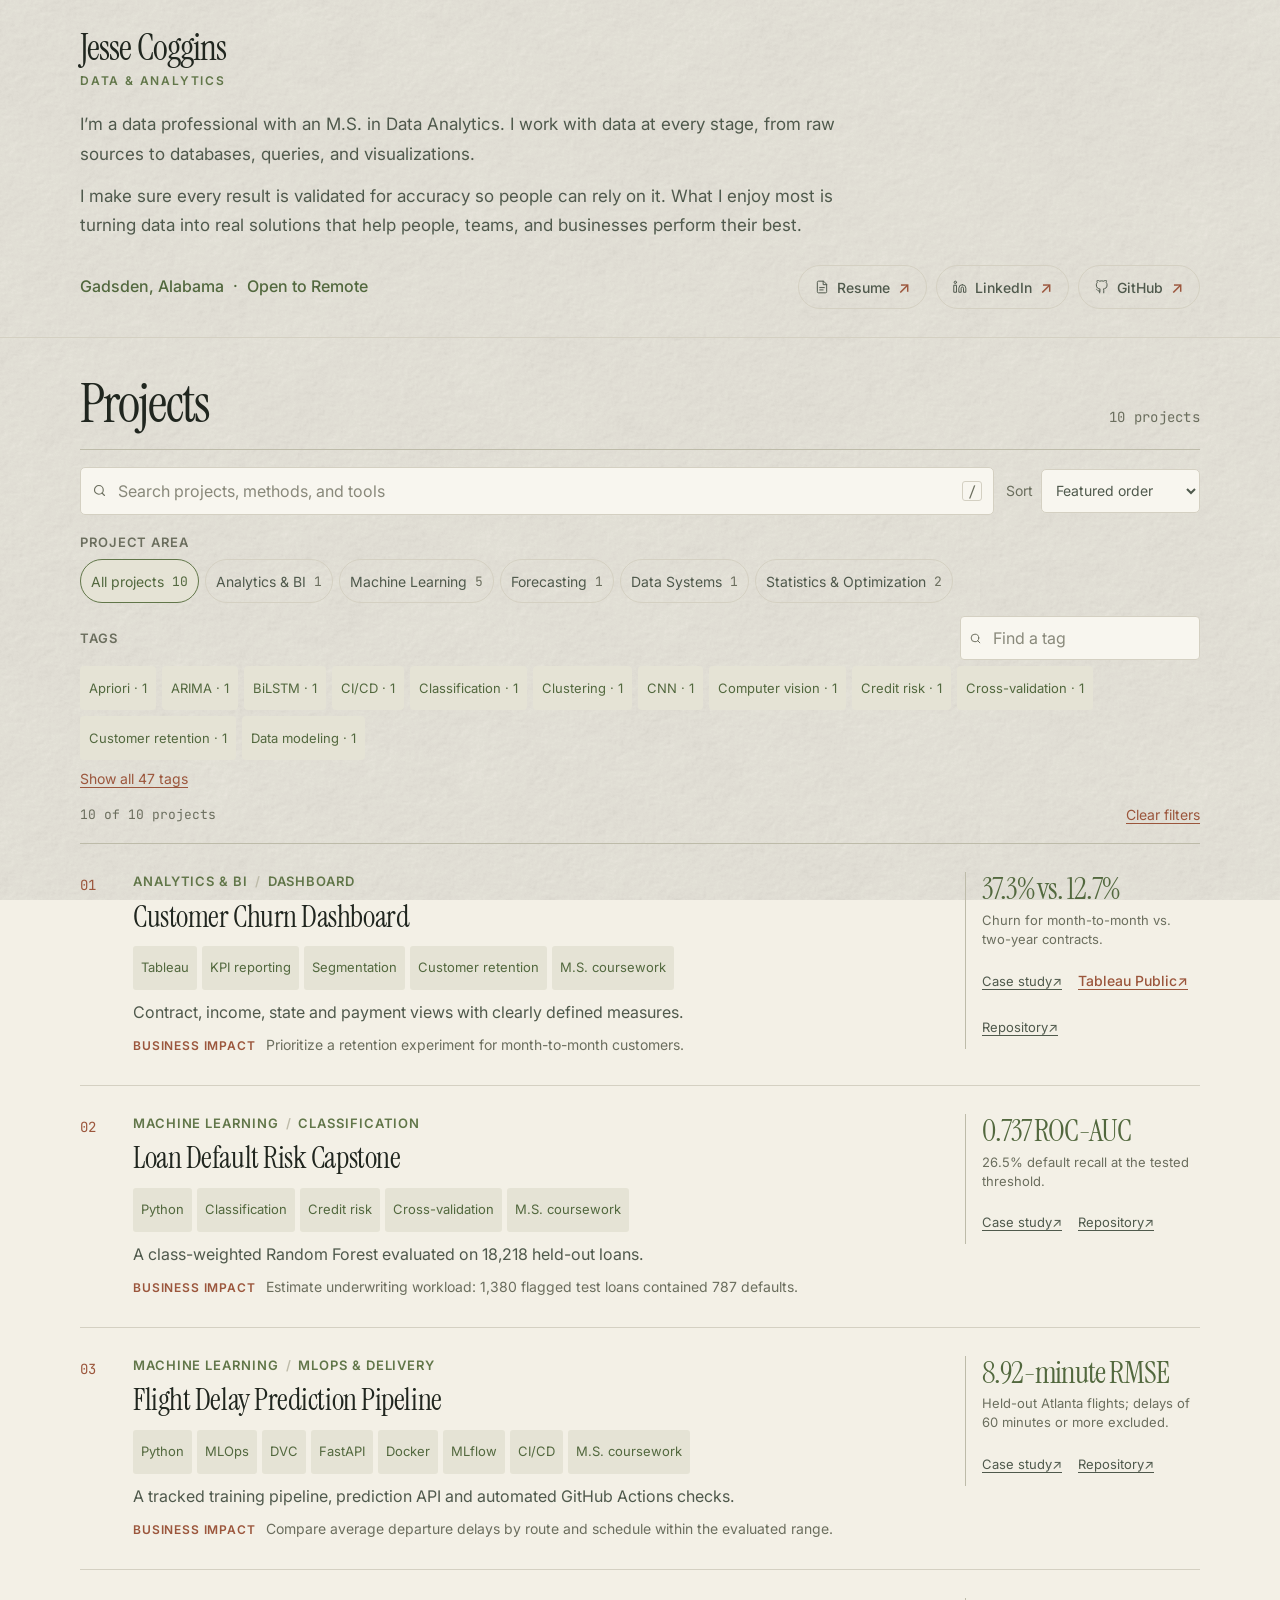
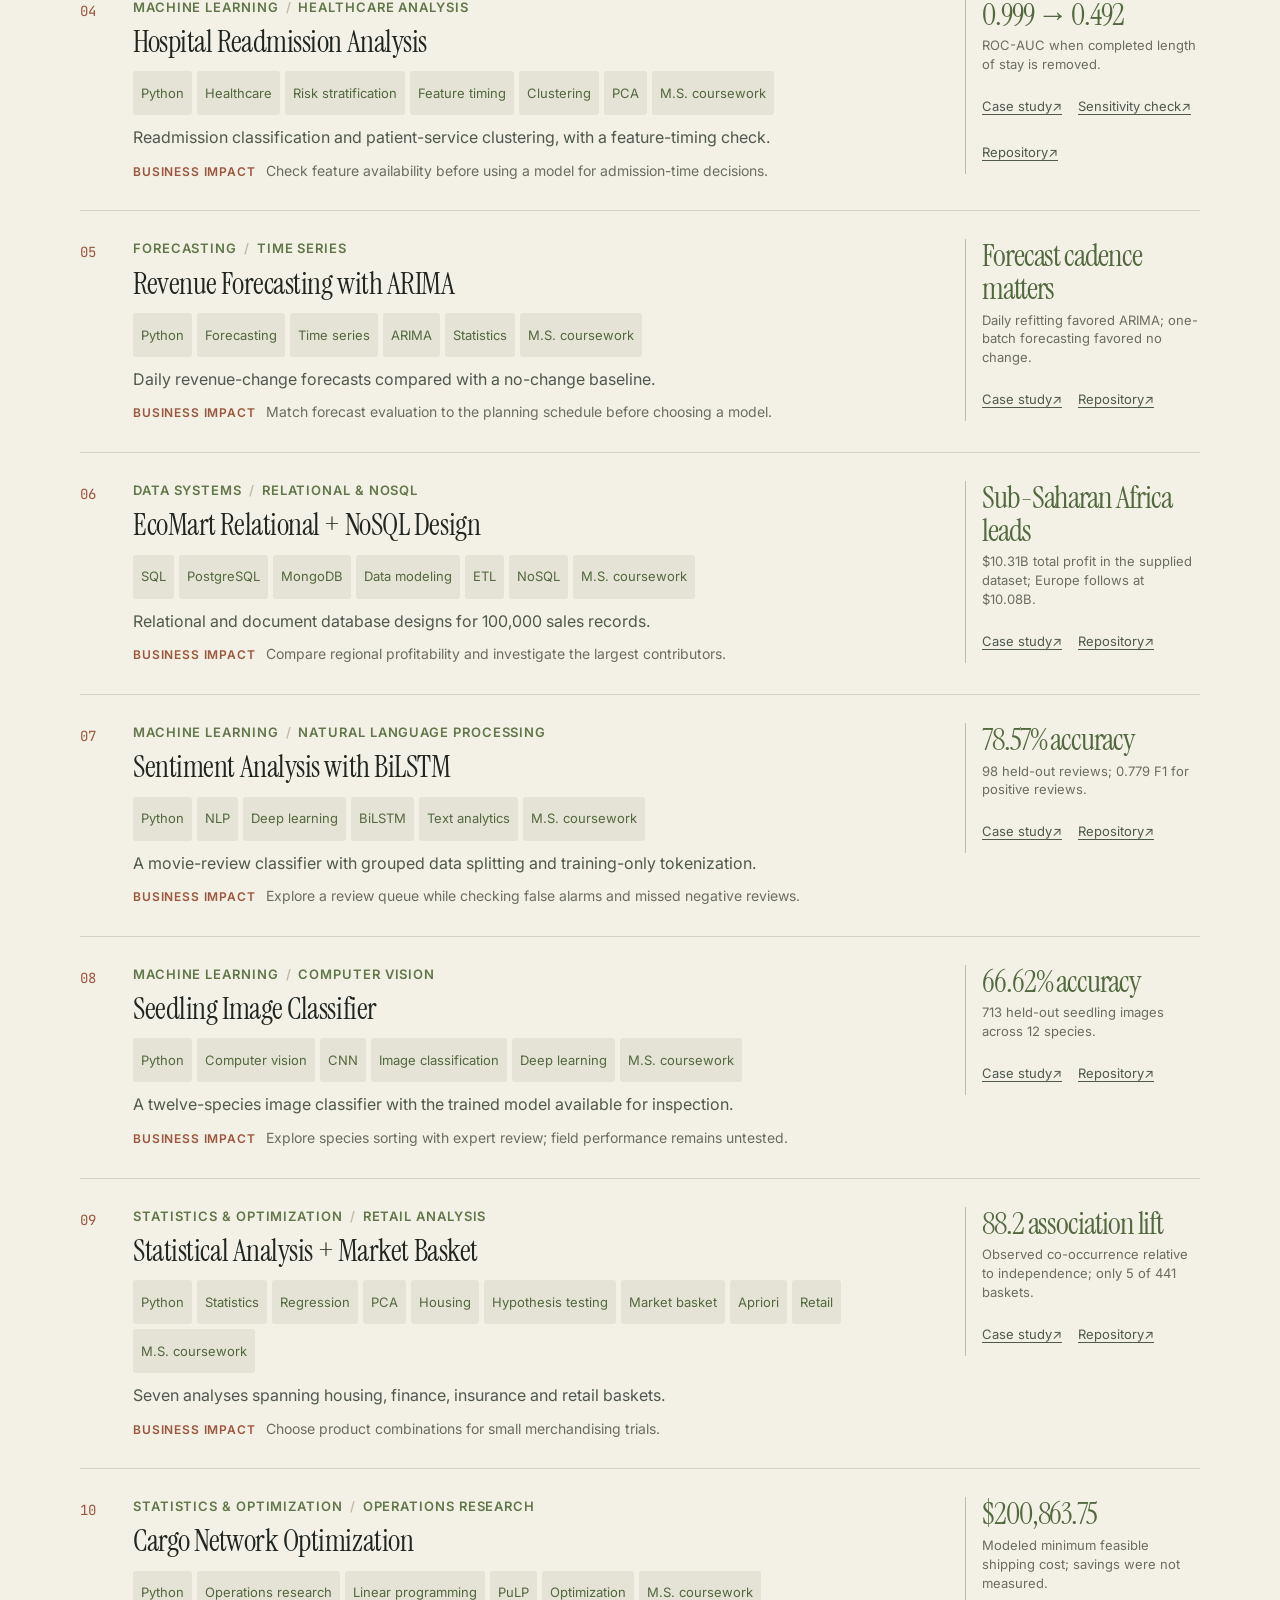
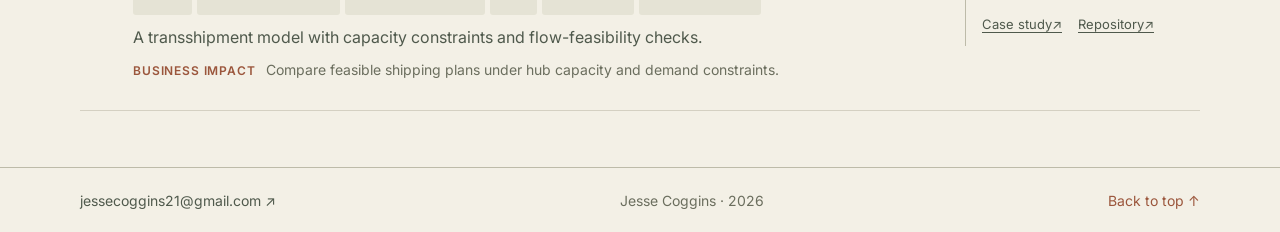
==== commit 45518827: "Apply paper texture to homepage only" ====
--- a/index.html
+++ b/index.html
@@ -15,13 +15,13 @@
 <meta content="Jesse Coggins — Data &amp; Analytics" property="og:title"/>
 <meta content="Jesse Coggins, data professional with an M.S. in Data Analytics. From raw data to reliable insights and practical solutions. Gadsden, Alabama · Open to Remote." property="og:description"/>
 <meta content="https://jessecoggins.github.io/" property="og:url"/>
-<meta content="https://jessecoggins.github.io/assets/social-preview-sharp.png" property="og:image"/>
-<meta content="image/png" property="og:image:type"/>
-<meta content="2400" property="og:image:width"/>
-<meta content="1260" property="og:image:height"/>
+<meta content="https://jessecoggins.github.io/assets/social-preview-v3.jpg" property="og:image"/>
+<meta content="image/jpeg" property="og:image:type"/>
+<meta content="1200" property="og:image:width"/>
+<meta content="630" property="og:image:height"/>
 <meta content="Jesse Coggins — Project Portfolio" property="og:image:alt"/>
 <meta content="summary_large_image" name="twitter:card"/>
-<meta content="https://jessecoggins.github.io/assets/social-preview-sharp.png" name="twitter:image"/>
+<meta content="https://jessecoggins.github.io/assets/social-preview-v3.jpg" name="twitter:image"/>
 <meta content="Jesse Coggins — Project Portfolio" name="twitter:image:alt"/>
 <meta content="Jesse Coggins — Data &amp; Analytics" name="twitter:title"/>
 <meta content="Jesse Coggins, data professional with an M.S. in Data Analytics. From raw data to reliable insights and practical solutions. Gadsden, Alabama · Open to Remote." name="twitter:description"/>
@@ -68,6 +68,23 @@
 <link href="https://fonts.googleapis.com/css2?family=Inter:wght@400;500;600;700&amp;family=Instrument+Serif:ital@0;1&amp;family=JetBrains+Mono:wght@400;500&amp;display=swap" rel="stylesheet"/>
 <link href="styles.css?v=reference-theme-20261106" rel="stylesheet"/>
 <script defer="" src="portfolio.js"></script>
+<style id="homepage-paper-texture">
+/* Texture is limited to this homepage; shared project styles stay unchanged. */
+body { position: relative; isolation: isolate; }
+body::before {
+  content: "";
+  position: fixed;
+  inset: 0;
+  z-index: -1;
+  pointer-events: none;
+  background: url("film-paper.png") repeat;
+  background-size: 980px 560px;
+  filter: grayscale(1);
+  mix-blend-mode: multiply;
+  opacity: .7;
+}
+@media print { body::before { display: none; } }
+</style>
 </head>
 <body>
 <a class="skip-link" href="#projects">Skip to projects</a>
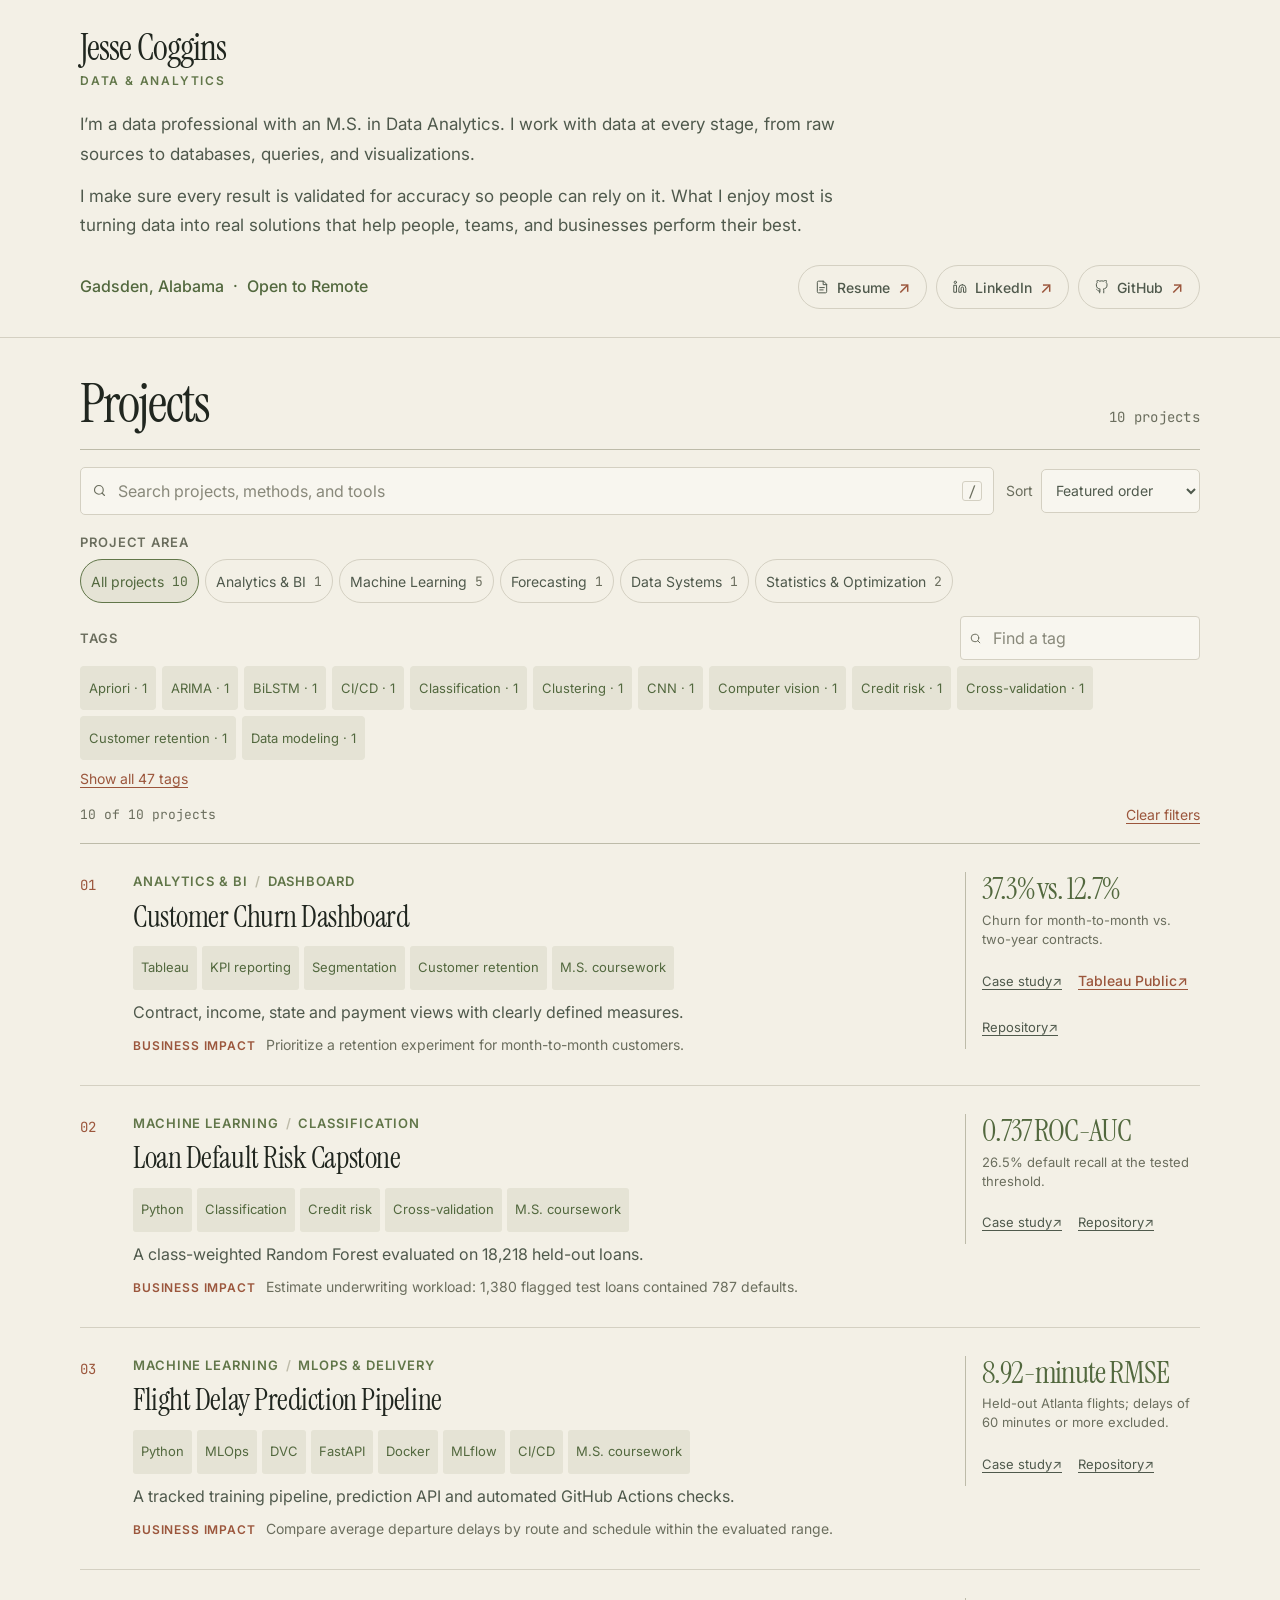
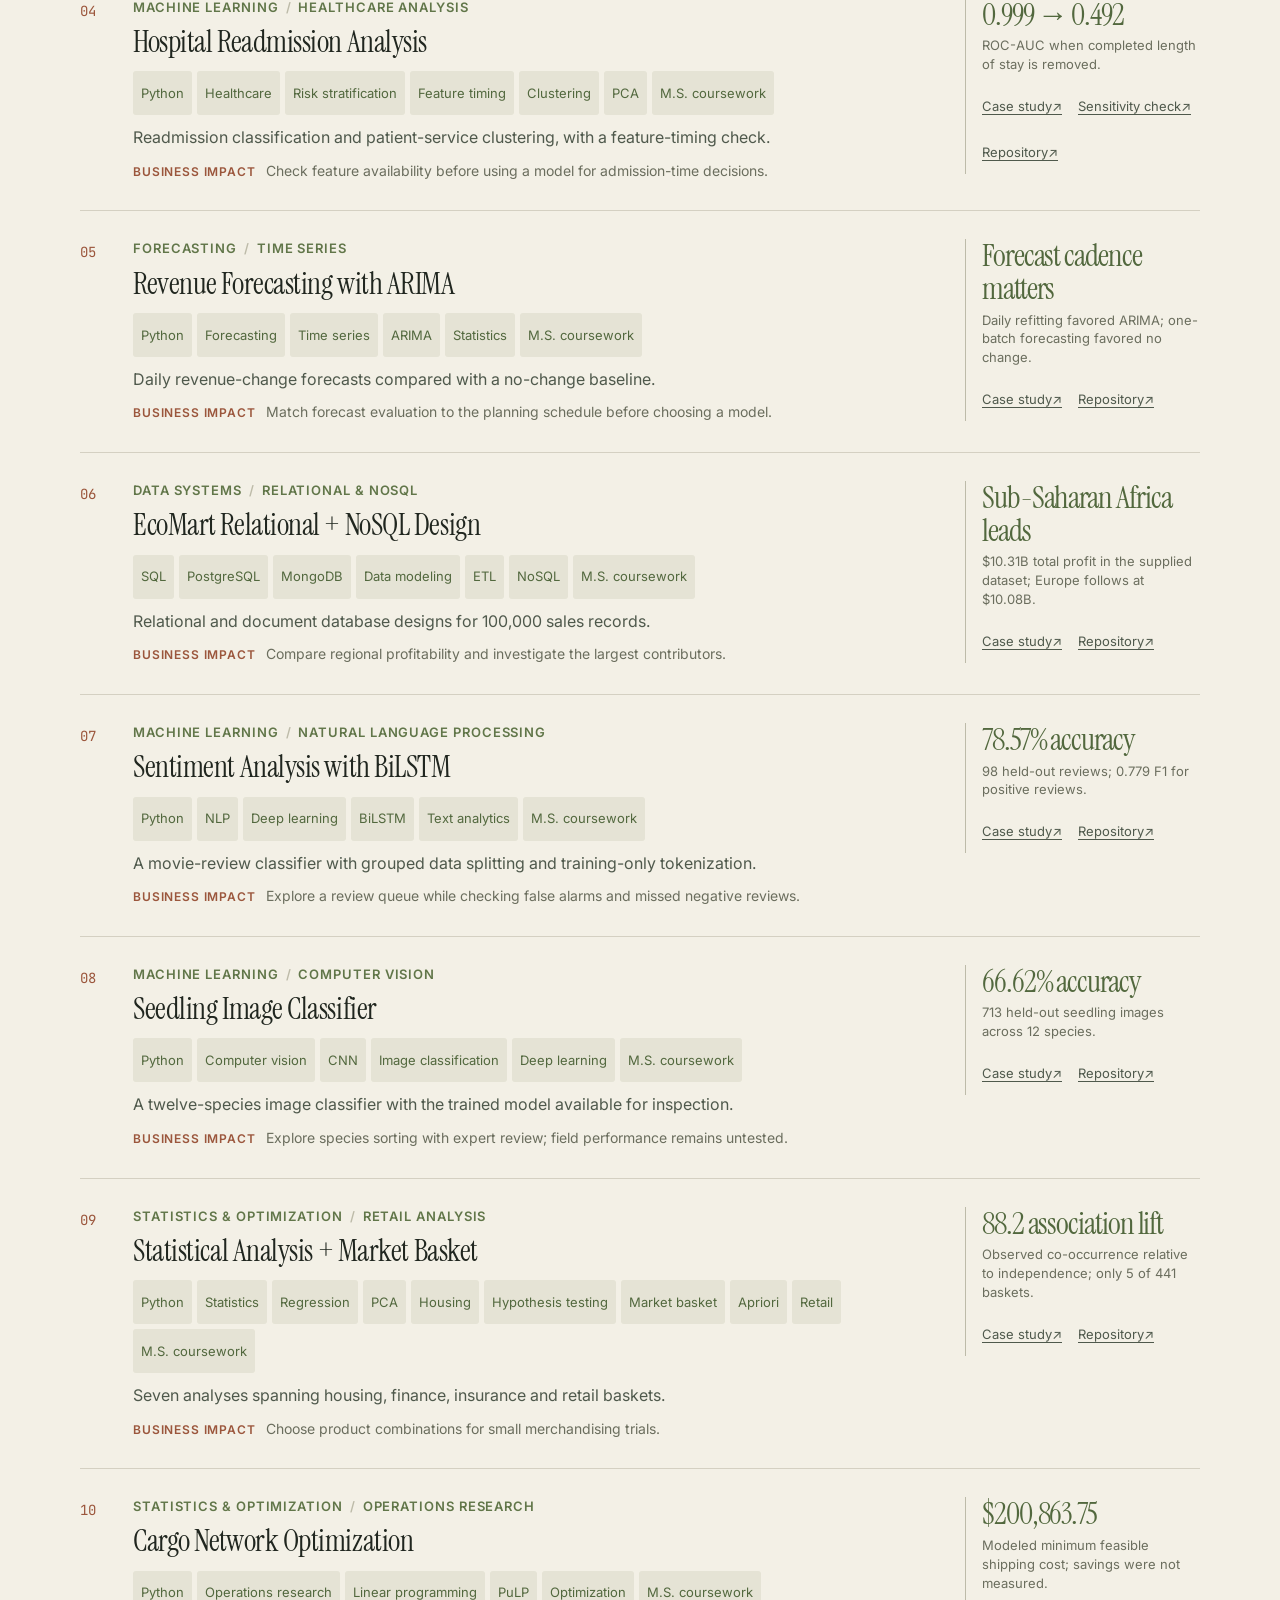
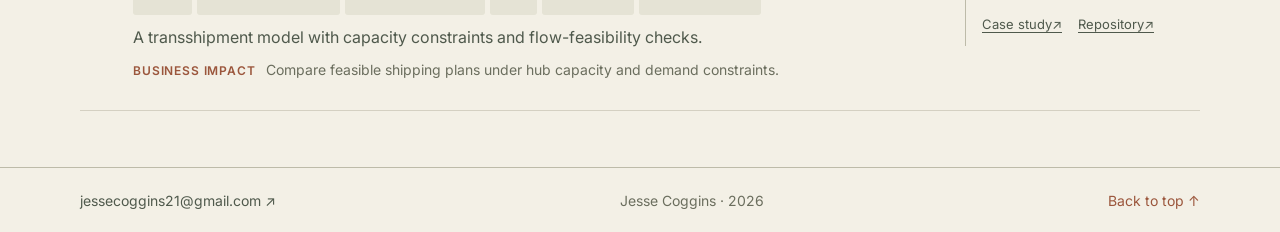
==== commit 090d9856: "Restore plain cream homepage background" ====
--- a/index.html
+++ b/index.html
@@ -68,23 +68,6 @@
 <link href="https://fonts.googleapis.com/css2?family=Inter:wght@400;500;600;700&amp;family=Instrument+Serif:ital@0;1&amp;family=JetBrains+Mono:wght@400;500&amp;display=swap" rel="stylesheet"/>
 <link href="styles.css?v=reference-theme-20261106" rel="stylesheet"/>
 <script defer="" src="portfolio.js"></script>
-<style id="homepage-paper-texture">
-/* Texture is limited to this homepage; shared project styles stay unchanged. */
-body { position: relative; isolation: isolate; }
-body::before {
-  content: "";
-  position: fixed;
-  inset: 0;
-  z-index: -1;
-  pointer-events: none;
-  background: url("film-paper.png") repeat;
-  background-size: 980px 560px;
-  filter: grayscale(1);
-  mix-blend-mode: multiply;
-  opacity: .7;
-}
-@media print { body::before { display: none; } }
-</style>
 </head>
 <body>
 <a class="skip-link" href="#projects">Skip to projects</a>
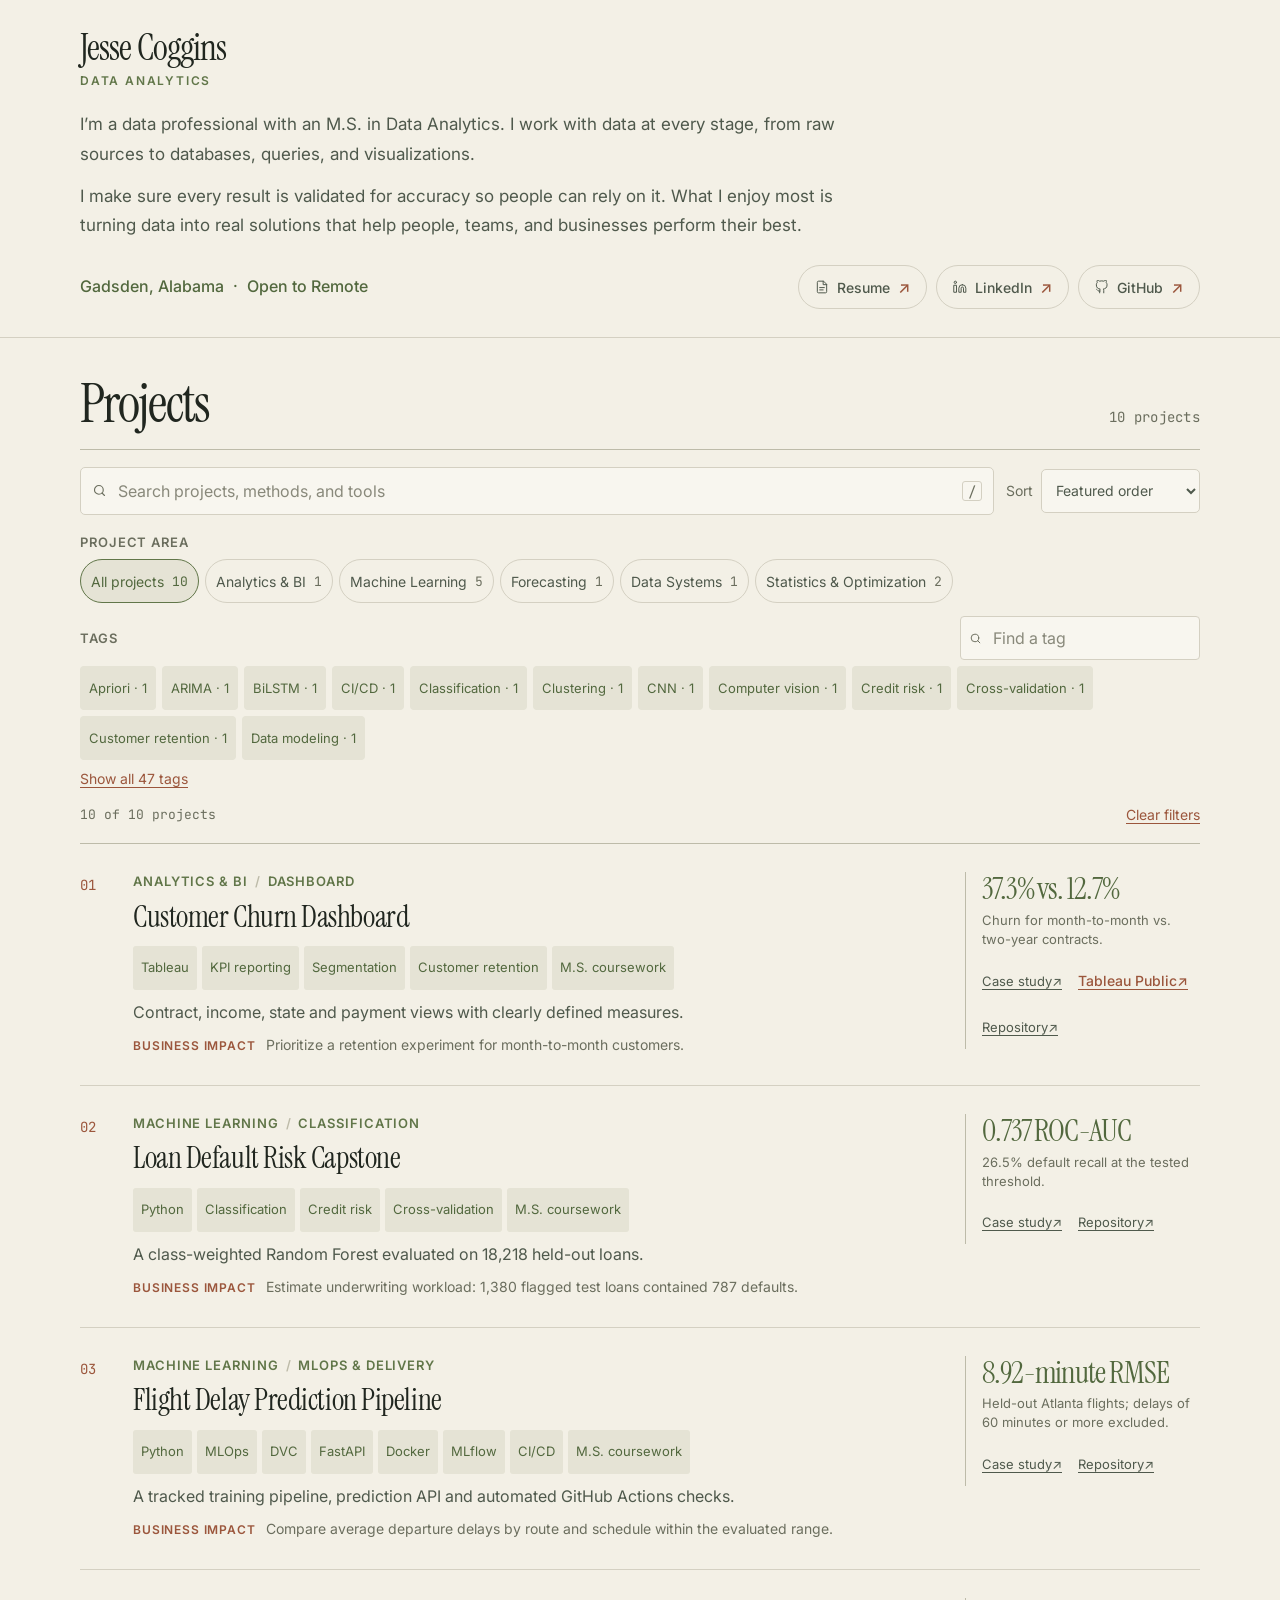
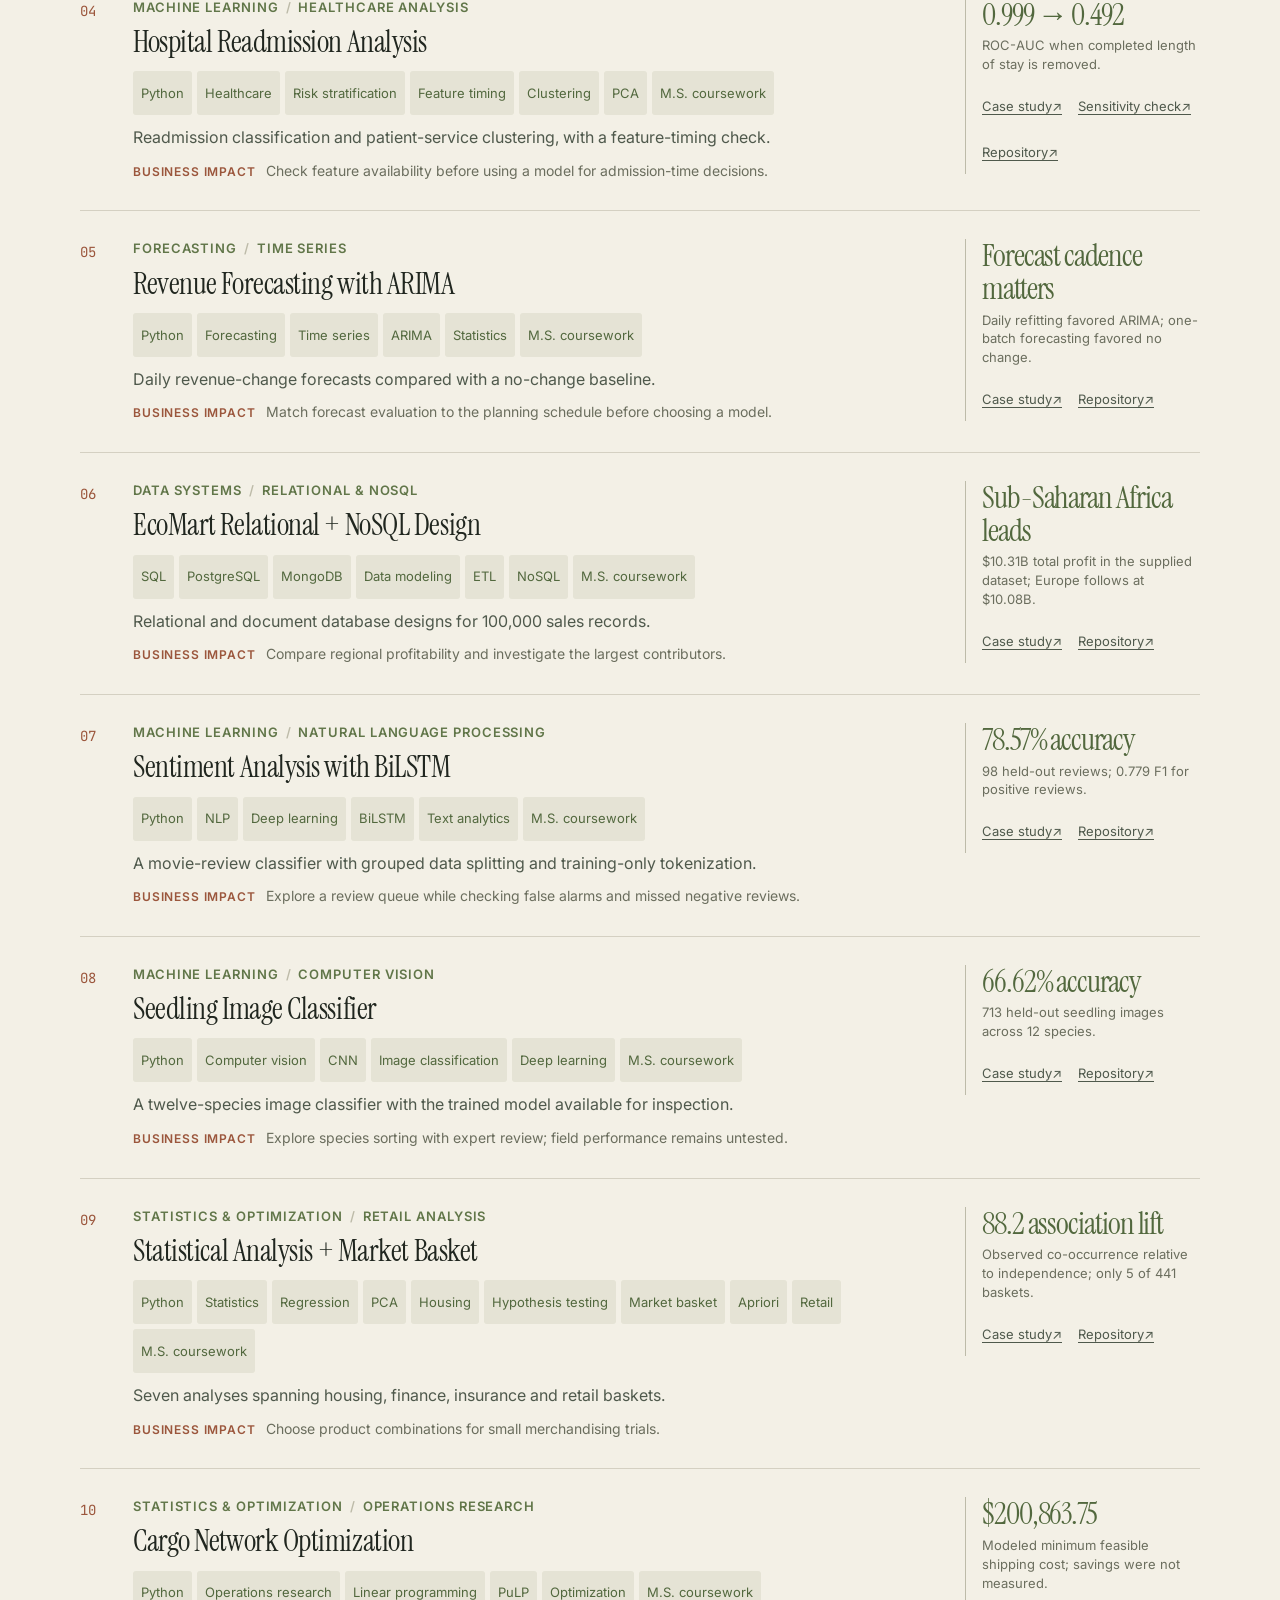
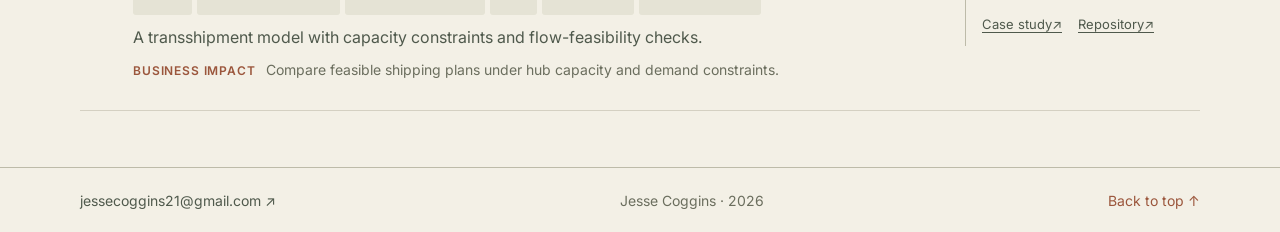
==== commit 4bf73768: "Update homepage header label" ====
--- a/index.html
+++ b/index.html
@@ -75,7 +75,7 @@
 <div class="container header-inner">
 <a aria-label="Jesse Coggins home" class="brand" href="#top">
 <h1 class="brand-name">Jesse Coggins</h1>
-<span class="brand-role">Data &amp; Analytics</span>
+<span class="brand-role">Data Analytics</span>
 </a>
 </div>
 <div class="container header-intro">
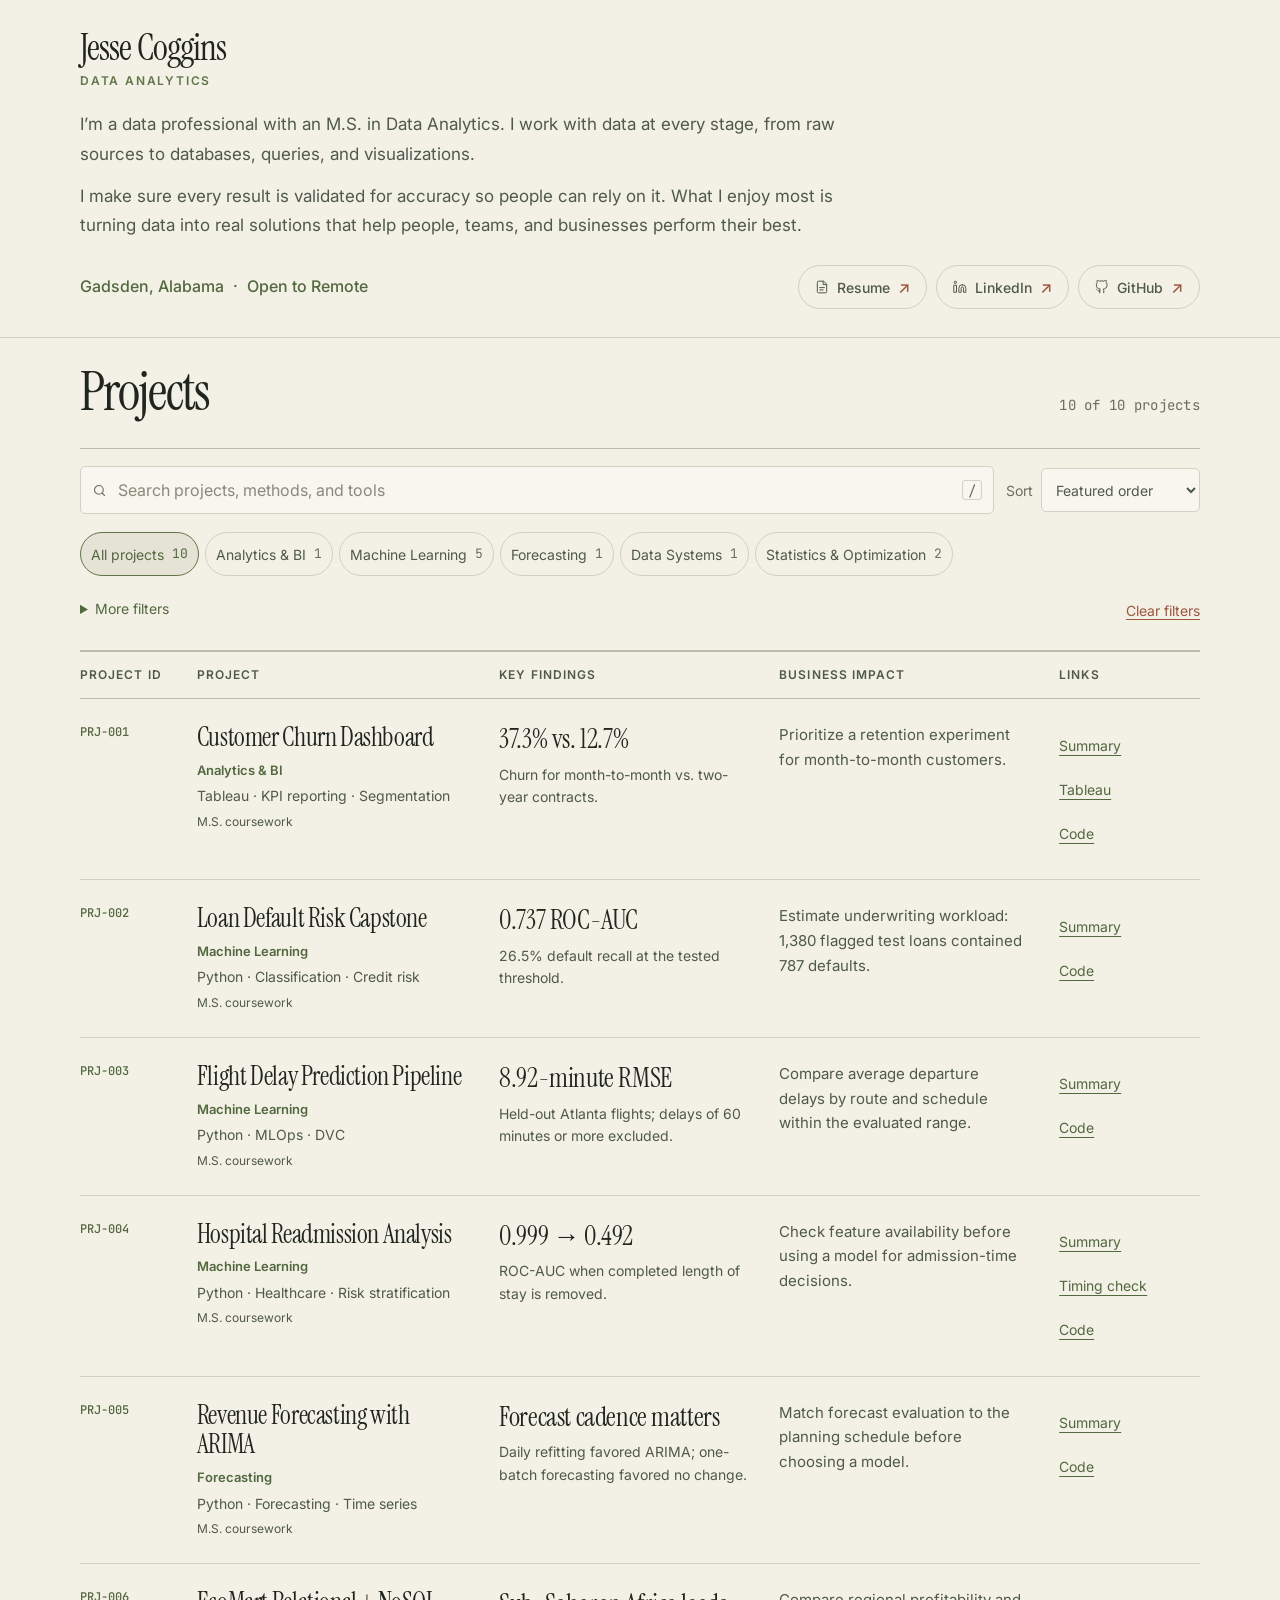
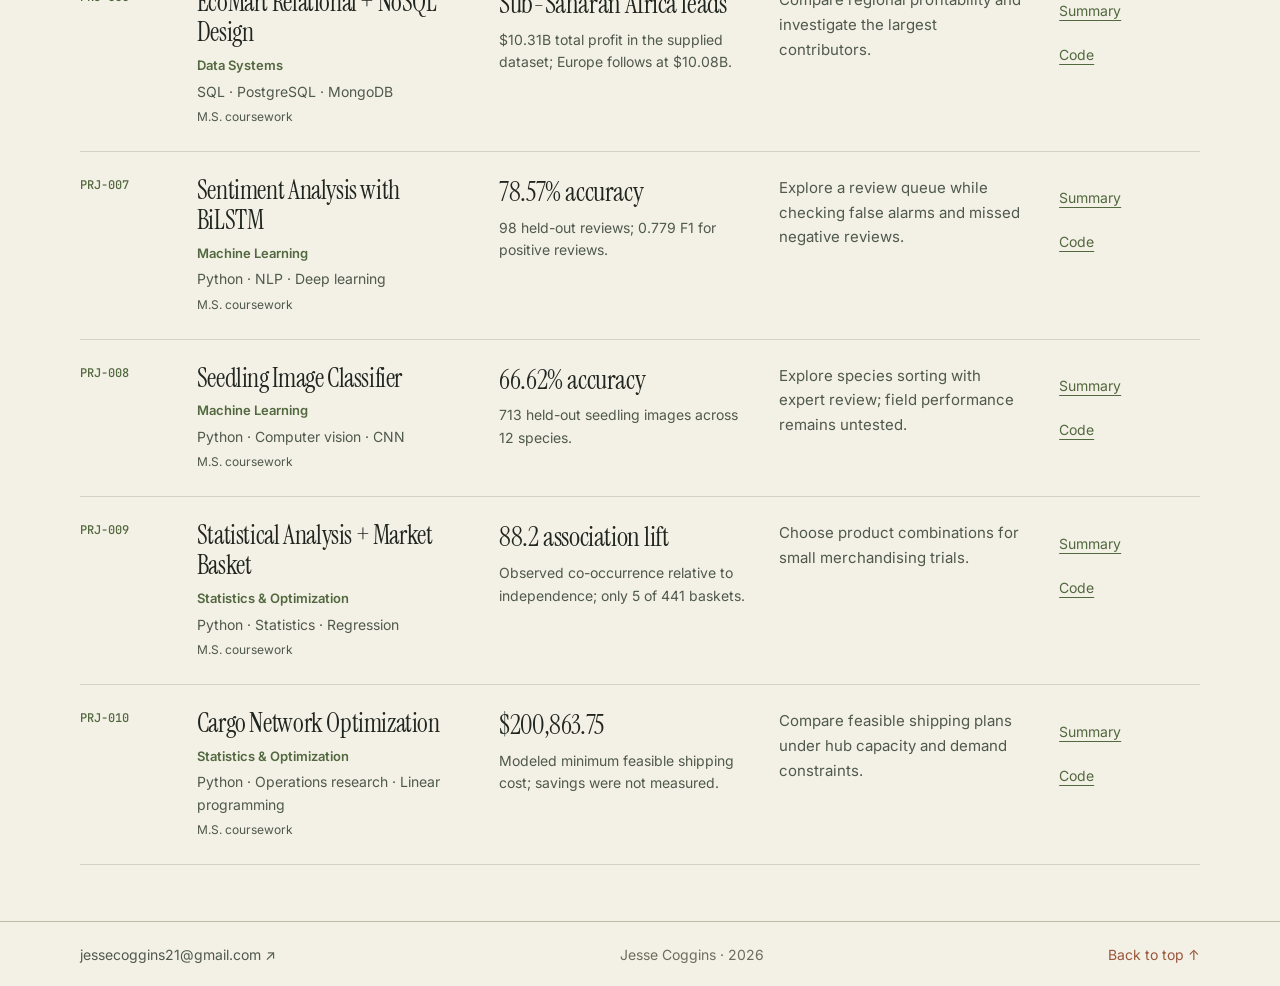
==== commit 0d0e642a: "Build an expandable project table from a single project catalog" ====
--- a/index.html
+++ b/index.html
@@ -1,432 +1,170 @@
-<!DOCTYPE html>
-
-<html lang="en">
-<head>
-<meta charset="utf-8"/>
-<meta content="width=device-width, initial-scale=1.0" name="viewport"/>
-<title>Jesse Coggins — Data &amp; Analytics</title>
-<meta content="Jesse Coggins, data professional with an M.S. in Data Analytics. From raw data to reliable insights and practical solutions. Gadsden, Alabama · Open to Remote." name="description"/>
-<meta content="Jesse Coggins" name="author"/>
-<meta content="#f3f0e6" name="theme-color"/>
-<link href="https://jessecoggins.github.io/" rel="canonical"/>
-<link href="assets/favicon.svg" rel="icon" type="image/svg+xml"/>
-<link href="assets/favicon.svg" rel="shortcut icon"/>
-<meta content="website" property="og:type"/>
-<meta content="Jesse Coggins — Data &amp; Analytics" property="og:title"/>
-<meta content="Jesse Coggins, data professional with an M.S. in Data Analytics. From raw data to reliable insights and practical solutions. Gadsden, Alabama · Open to Remote." property="og:description"/>
-<meta content="https://jessecoggins.github.io/" property="og:url"/>
-<meta content="https://jessecoggins.github.io/assets/social-preview-v3.jpg" property="og:image"/>
-<meta content="image/jpeg" property="og:image:type"/>
-<meta content="1200" property="og:image:width"/>
-<meta content="630" property="og:image:height"/>
-<meta content="Jesse Coggins — Project Portfolio" property="og:image:alt"/>
-<meta content="summary_large_image" name="twitter:card"/>
-<meta content="https://jessecoggins.github.io/assets/social-preview-v3.jpg" name="twitter:image"/>
-<meta content="Jesse Coggins — Project Portfolio" name="twitter:image:alt"/>
-<meta content="Jesse Coggins — Data &amp; Analytics" name="twitter:title"/>
-<meta content="Jesse Coggins, data professional with an M.S. in Data Analytics. From raw data to reliable insights and practical solutions. Gadsden, Alabama · Open to Remote." name="twitter:description"/>
-<script type="application/ld+json">
-      {
-        "@context": "https://schema.org",
-        "@type": "ProfilePage",
-        "name": "Jesse Coggins Portfolio",
-        "url": "https://jessecoggins.github.io/",
-        "description": "Project portfolio by Jesse Coggins across analytics, machine learning, data systems, forecasting, and optimization.",
-        "mainEntity": {
-          "@type": "Person",
-          "name": "Jesse Coggins",
-          "url": "https://jessecoggins.github.io/",
-          "alumniOf": {
-            "@type": "CollegeOrUniversity",
-            "name": "Western Governors University"
-          },
-          "knowsAbout": [
-            "Data analytics",
-            "Business intelligence",
-            "Machine learning",
-            "Forecasting",
-            "Database design",
-            "Operations research",
-            "MLOps"
-          ],
-          "sameAs": [
-            "https://github.com/jessecoggins",
-            "https://www.linkedin.com/in/jessecoggins"
-          ]
-        }
-      }
-    </script>
-<script async="" src="https://www.googletagmanager.com/gtag/js?id=G-KCZHKZH9K4"></script>
-<script>
-      window.dataLayer = window.dataLayer || [];
-      function gtag(){dataLayer.push(arguments);}
-      gtag('js', new Date());
-      gtag('config', 'G-KCZHKZH9K4');
-    </script>
-<link href="https://fonts.googleapis.com" rel="preconnect"/>
-<link crossorigin="" href="https://fonts.gstatic.com" rel="preconnect"/>
-<link href="https://fonts.googleapis.com/css2?family=Inter:wght@400;500;600;700&amp;family=Instrument+Serif:ital@0;1&amp;family=JetBrains+Mono:wght@400;500&amp;display=swap" rel="stylesheet"/>
-<link href="styles.css?v=reference-theme-20261106" rel="stylesheet"/>
-<script defer="" src="portfolio.js"></script>
-</head>
-<body>
-<a class="skip-link" href="#projects">Skip to projects</a>
-<header class="site-header" id="top">
-<div class="container header-inner">
-<a aria-label="Jesse Coggins home" class="brand" href="#top">
-<h1 class="brand-name">Jesse Coggins</h1>
-<span class="brand-role">Data Analytics</span>
-</a>
-</div>
-<div class="container header-intro">
-<div class="intro-copy">
-<p>I’m a data professional with an M.S. in Data Analytics. I work with data at every stage, from raw sources to databases, queries, and visualizations.</p>
-<p>I make sure every result is validated for accuracy so people can rely on it. What I enjoy most is turning data into real solutions that help people, teams, and businesses perform their best.</p>
-</div>
-<p class="intro-location">Gadsden, Alabama <span aria-hidden="true">·</span> Open to Remote</p>
-<nav aria-label="Professional links" class="profile-links">
-<a class="profile-link" href="assets/resume/Jesse_Coggins_Resume.pdf?v=aligned-20261105" rel="noreferrer" target="_blank">
-<svg aria-hidden="true" viewbox="0 0 24 24"><path d="M14 2H6a2 2 0 0 0-2 2v16a2 2 0 0 0 2 2h12a2 2 0 0 0 2-2V8z"></path><path d="M14 2v6h6M8 13h8M8 17h6"></path></svg>
-<span>Resume</span><span aria-hidden="true" class="link-arrow">↗</span>
-</a>
-<a class="profile-link" href="https://www.linkedin.com/in/jessecoggins" rel="noreferrer" target="_blank">
-<svg aria-hidden="true" viewbox="0 0 24 24"><path d="M16 8a6 6 0 0 1 6 6v7h-4v-7a2 2 0 0 0-4 0v7h-4v-7a6 6 0 0 1 6-6zM2 9h4v12H2z"></path><circle cx="4" cy="4" r="2"></circle></svg>
-<span>LinkedIn</span><span aria-hidden="true" class="link-arrow">↗</span>
-</a>
-<a class="profile-link" href="https://github.com/jessecoggins" rel="noreferrer" target="_blank">
-<svg aria-hidden="true" viewbox="0 0 24 24"><path d="M9 19c-4.3 1.4-4.3-2.5-6-3m12 6v-3.9a3.4 3.4 0 0 0-1-2.6c3.3-.4 6.7-1.6 6.7-7.2a5.6 5.6 0 0 0-1.5-3.9 5.2 5.2 0 0 0-.1-3.9s-1.2-.4-4 1.5a13.8 13.8 0 0 0-7.2 0C5.1.1 3.9.5 3.9.5a5.2 5.2 0 0 0-.1 3.9 5.6 5.6 0 0 0-1.5 3.9c0 5.6 3.4 6.8 6.7 7.2a3.4 3.4 0 0 0-1 2.6V22"></path></svg>
-<span>GitHub</span><span aria-hidden="true" class="link-arrow">↗</span>
-</a>
-</nav>
-</div>
-</header>
-<main class="container">
-<section aria-labelledby="projects-heading" class="projects-section" id="projects">
-<div class="section-title-row">
-<h2 id="projects-heading">Projects</h2>
-<span class="collection-count">10 projects</span>
-</div>
-<div aria-label="Search and filter projects" class="project-tools">
-<div class="search-sort-row">
-<label class="search-box">
-<svg aria-hidden="true" viewbox="0 0 24 24"><circle cx="11" cy="11" r="7"></circle><path d="m20 20-4-4"></path></svg>
-<span class="sr-only">Search projects</span>
-<input autocomplete="off" id="project-search" placeholder="Search projects, methods, and tools" type="search"/>
-<kbd aria-hidden="true">/</kbd>
-</label>
-<label class="sort-box">
-<span>Sort</span>
-<select aria-label="Sort projects" id="project-sort">
-<option value="featured">Featured order</option>
-<option value="title-asc">Title A–Z</option>
-<option value="category">Project area</option>
-</select>
-</label>
-</div>
-<div class="filter-group">
-<p class="filter-label">Project area</p>
-<div aria-label="Filter by project area" class="filter-list" id="category-filters"></div>
-</div>
-<div class="filter-group tag-group">
-<div class="tag-heading">
-<p class="filter-label">Tags</p>
-<label class="tag-search">
-<svg aria-hidden="true" viewbox="0 0 24 24"><circle cx="11" cy="11" r="7"></circle><path d="m20 20-4-4"></path></svg>
-<span class="sr-only">Search tags</span>
-<input autocomplete="off" id="tag-search" placeholder="Find a tag" type="search"/>
-</label>
-</div>
-<div aria-label="Filter by tags" class="filter-list tag-filter-list" id="tag-filters"></div>
-<button class="show-more-tags" hidden="" id="show-more-tags" type="button">Show all tags</button>
-</div>
-<div class="match-controls" hidden="" id="match-controls">
-<span>Match selected tags</span>
-<div aria-label="How selected tags should match" class="segmented-control" role="group">
-<button aria-pressed="true" data-match="all" type="button">All</button>
-<button aria-pressed="false" data-match="any" type="button">Any</button>
-</div>
-</div>
-<div class="active-filters" hidden="" id="active-filters">
-<div class="active-filter-chips" id="active-filter-chips"></div>
-</div>
-<div class="results-row">
-<p aria-live="polite" id="result-count">10 projects</p>
-<button class="clear-filters" id="clear-filters" type="button">Clear filters</button>
-</div>
-</div>
-<div class="project-list" id="project-grid">
-<article class="project-row" data-category="Analytics &amp; BI" data-index="1" data-project-id="PRJ-001" data-tags="Tableau|KPI reporting|Segmentation|Customer retention|M.S. coursework" data-title="Customer Churn Dashboard">
-<span aria-hidden="true" class="project-number">01</span>
-<div class="project-main">
-<div class="project-kicker"><span>Analytics &amp; BI</span><span class="kicker-divider">/</span><span>Dashboard</span></div>
-<h3><a aria-label="Open project summary: Customer Churn Dashboard" class="project-row-link" href="project-customer-churn-dashboard.html">Customer Churn Dashboard</a></h3>
-<div aria-label="Project tags" class="project-tags">
-<button aria-pressed="false" class="tag-chip" data-tag="Tableau" type="button">Tableau</button>
-<button aria-pressed="false" class="tag-chip" data-tag="KPI reporting" type="button">KPI reporting</button>
-<button aria-pressed="false" class="tag-chip" data-tag="Segmentation" type="button">Segmentation</button>
-<button aria-pressed="false" class="tag-chip" data-tag="Customer retention" type="button">Customer retention</button>
-<button aria-pressed="false" class="tag-chip" data-tag="M.S. coursework" type="button">M.S. coursework</button>
-</div>
-<p class="project-description">Contract, income, state and payment views with clearly defined measures.</p>
-<p class="business-impact"><span>Business impact</span> Prioritize a retention experiment for month-to-month customers.</p>
-</div>
-<aside class="project-result">
-<strong>37.3% vs. 12.7%</strong>
-<span class="result-label">Churn for month-to-month vs. two-year contracts.</span>
-<div class="project-links">
-<a class="case-study-link" href="project-customer-churn-dashboard.html">Case study <span aria-hidden="true">↗</span></a>
-<a class="tableau-link" href="https://public.tableau.com/app/profile/jesse.coggins6637/viz/ChurnRateDashboard_17756852469330/CustomerChurnDashboardKeyTrendsbyIncomeRegionContractPayment" rel="noreferrer" target="_blank">Tableau Public <span aria-hidden="true">↗</span></a>
-<a href="https://github.com/jessecoggins/customer-churn-dashboard" rel="noreferrer" target="_blank">Repository <span aria-hidden="true">↗</span></a>
-</div>
-</aside>
-</article>
-<article class="project-row" data-category="Machine Learning" data-index="2" data-project-id="PRJ-002" data-tags="Python|Classification|Credit risk|Cross-validation|M.S. coursework" data-title="Loan Default Risk Capstone">
-<span aria-hidden="true" class="project-number">02</span>
-<div class="project-main">
-<div class="project-kicker"><span>Machine Learning</span><span class="kicker-divider">/</span><span>Classification</span></div>
-<h3><a aria-label="Open project summary: Loan Default Risk Capstone" class="project-row-link" href="project-loan-default-risk.html">Loan Default Risk Capstone</a></h3>
-<div aria-label="Project tags" class="project-tags">
-<button aria-pressed="false" class="tag-chip" data-tag="Python" type="button">Python</button>
-<button aria-pressed="false" class="tag-chip" data-tag="Classification" type="button">Classification</button>
-<button aria-pressed="false" class="tag-chip" data-tag="Credit risk" type="button">Credit risk</button>
-<button aria-pressed="false" class="tag-chip" data-tag="Cross-validation" type="button">Cross-validation</button>
-<button aria-pressed="false" class="tag-chip" data-tag="M.S. coursework" type="button">M.S. coursework</button>
-</div>
-<p class="project-description">A class-weighted Random Forest evaluated on 18,218 held-out loans.</p>
-<p class="business-impact"><span>Business impact</span> Estimate underwriting workload: 1,380 flagged test loans contained 787 defaults.</p>
-</div>
-<aside class="project-result">
-<strong>0.737 ROC-AUC</strong>
-<span class="result-label">26.5% default recall at the tested threshold.</span>
-<div class="project-links">
-<a class="case-study-link" href="project-loan-default-risk.html">Case study <span aria-hidden="true">↗</span></a>
-<a href="https://github.com/jessecoggins/loan-default-risk-capstone" rel="noreferrer" target="_blank">Repository <span aria-hidden="true">↗</span></a>
-</div>
-</aside>
-</article>
-<article class="project-row" data-category="Machine Learning" data-index="3" data-project-id="PRJ-003" data-tags="Python|MLOps|DVC|MLflow|FastAPI|Docker|CI/CD|M.S. coursework" data-title="Flight Delay Prediction Pipeline">
-<span aria-hidden="true" class="project-number">03</span>
-<div class="project-main">
-<div class="project-kicker"><span>Machine Learning</span><span class="kicker-divider">/</span><span>MLOps &amp; delivery</span></div>
-<h3><a aria-label="Open project summary: Flight Delay Prediction Pipeline" class="project-row-link" href="project-flight-delay-prediction.html">Flight Delay Prediction Pipeline</a></h3>
-<div aria-label="Project tags" class="project-tags">
-<button aria-pressed="false" class="tag-chip" data-tag="Python" type="button">Python</button>
-<button aria-pressed="false" class="tag-chip" data-tag="MLOps" type="button">MLOps</button>
-<button aria-pressed="false" class="tag-chip" data-tag="DVC" type="button">DVC</button>
-<button aria-pressed="false" class="tag-chip" data-tag="FastAPI" type="button">FastAPI</button>
-<button aria-pressed="false" class="tag-chip" data-tag="Docker" type="button">Docker</button>
-<button aria-pressed="false" class="tag-chip" data-tag="MLflow" type="button">MLflow</button>
-<button aria-pressed="false" class="tag-chip" data-tag="CI/CD" type="button">CI/CD</button>
-<button aria-pressed="false" class="tag-chip" data-tag="M.S. coursework" type="button">M.S. coursework</button>
-</div>
-<p class="project-description">A tracked training pipeline, prediction API and automated GitHub Actions checks.</p>
-<p class="business-impact"><span>Business impact</span> Compare average departure delays by route and schedule within the evaluated range.</p>
-</div>
-<aside class="project-result">
-<strong>8.92-minute RMSE</strong>
-<span class="result-label">Held-out Atlanta flights; delays of 60 minutes or more excluded.</span>
-<div class="project-links">
-<a class="case-study-link" href="project-flight-delay-prediction.html">Case study <span aria-hidden="true">↗</span></a>
-<a href="https://github.com/jessecoggins/flight-delay-mlops" rel="noreferrer" target="_blank">Repository <span aria-hidden="true">↗</span></a>
-</div>
-</aside>
-</article>
-<article class="project-row" data-category="Machine Learning" data-index="4" data-project-id="PRJ-004" data-tags="Python|Healthcare|Risk stratification|Feature timing|Clustering|PCA|M.S. coursework" data-title="Hospital Readmission Analysis">
-<span aria-hidden="true" class="project-number">04</span>
-<div class="project-main">
-<div class="project-kicker"><span>Machine Learning</span><span class="kicker-divider">/</span><span>Healthcare analysis</span></div>
-<h3><a aria-label="Open project summary: Hospital Readmission Analysis" class="project-row-link" href="project-hospital-readmission.html">Hospital Readmission Analysis</a></h3>
-<div aria-label="Project tags" class="project-tags">
-<button aria-pressed="false" class="tag-chip" data-tag="Python" type="button">Python</button>
-<button aria-pressed="false" class="tag-chip" data-tag="Healthcare" type="button">Healthcare</button>
-<button aria-pressed="false" class="tag-chip" data-tag="Risk stratification" type="button">Risk stratification</button>
-<button aria-pressed="false" class="tag-chip" data-tag="Feature timing" type="button">Feature timing</button>
-<button aria-pressed="false" class="tag-chip" data-tag="Clustering" type="button">Clustering</button>
-<button aria-pressed="false" class="tag-chip" data-tag="PCA" type="button">PCA</button>
-<button aria-pressed="false" class="tag-chip" data-tag="M.S. coursework" type="button">M.S. coursework</button>
-</div>
-<p class="project-description">Readmission classification and patient-service clustering, with a feature-timing check.</p>
-<p class="business-impact"><span>Business impact</span> Check feature availability before using a model for admission-time decisions.</p>
-</div>
-<aside class="project-result">
-<strong>0.999 → 0.492</strong>
-<span class="result-label">ROC-AUC when completed length of stay is removed.</span>
-<div class="project-links">
-<a class="case-study-link" href="project-hospital-readmission.html">Case study <span aria-hidden="true">↗</span></a>
-<a href="https://github.com/jessecoggins/hospital-readmission-ml#additional-validation-feature-timing" rel="noreferrer" target="_blank">Sensitivity check <span aria-hidden="true">↗</span></a>
-<a href="https://github.com/jessecoggins/hospital-readmission-ml" rel="noreferrer" target="_blank">Repository <span aria-hidden="true">↗</span></a>
-</div>
-</aside>
-</article>
-<article class="project-row" data-category="Forecasting" data-index="5" data-project-id="PRJ-005" data-tags="Python|Forecasting|Time series|ARIMA|Statistics|M.S. coursework" data-title="Revenue Forecasting with ARIMA">
-<span aria-hidden="true" class="project-number">05</span>
-<div class="project-main">
-<div class="project-kicker"><span>Forecasting</span><span class="kicker-divider">/</span><span>Time series</span></div>
-<h3><a aria-label="Open project summary: Revenue Forecasting with ARIMA" class="project-row-link" href="project-revenue-forecasting.html">Revenue Forecasting with ARIMA</a></h3>
-<div aria-label="Project tags" class="project-tags">
-<button aria-pressed="false" class="tag-chip" data-tag="Python" type="button">Python</button>
-<button aria-pressed="false" class="tag-chip" data-tag="Forecasting" type="button">Forecasting</button>
-<button aria-pressed="false" class="tag-chip" data-tag="Time series" type="button">Time series</button>
-<button aria-pressed="false" class="tag-chip" data-tag="ARIMA" type="button">ARIMA</button>
-<button aria-pressed="false" class="tag-chip" data-tag="Statistics" type="button">Statistics</button>
-<button aria-pressed="false" class="tag-chip" data-tag="M.S. coursework" type="button">M.S. coursework</button>
-</div>
-<p class="project-description">Daily revenue-change forecasts compared with a no-change baseline.</p>
-<p class="business-impact"><span>Business impact</span> Match forecast evaluation to the planning schedule before choosing a model.</p>
-</div>
-<aside class="project-result">
-<strong>Forecast cadence matters</strong>
-<span class="result-label">Daily refitting favored ARIMA; one-batch forecasting favored no change.</span>
-<div class="project-links">
-<a class="case-study-link" href="project-revenue-forecasting.html">Case study <span aria-hidden="true">↗</span></a>
-<a href="https://github.com/jessecoggins/revenue-forecasting-arima" rel="noreferrer" target="_blank">Repository <span aria-hidden="true">↗</span></a>
-</div>
-</aside>
-</article>
-<article class="project-row" data-category="Data Systems" data-index="6" data-project-id="PRJ-006" data-tags="SQL|PostgreSQL|MongoDB|Data modeling|ETL|NoSQL|M.S. coursework" data-title="EcoMart Relational + NoSQL Design">
-<span aria-hidden="true" class="project-number">06</span>
-<div class="project-main">
-<div class="project-kicker"><span>Data Systems</span><span class="kicker-divider">/</span><span>Relational &amp; NoSQL</span></div>
-<h3><a aria-label="Open project summary: EcoMart Relational + NoSQL Design" class="project-row-link" href="project-ecomart-database-design.html">EcoMart Relational + NoSQL Design</a></h3>
-<div aria-label="Project tags" class="project-tags">
-<button aria-pressed="false" class="tag-chip" data-tag="SQL" type="button">SQL</button>
-<button aria-pressed="false" class="tag-chip" data-tag="PostgreSQL" type="button">PostgreSQL</button>
-<button aria-pressed="false" class="tag-chip" data-tag="MongoDB" type="button">MongoDB</button>
-<button aria-pressed="false" class="tag-chip" data-tag="Data modeling" type="button">Data modeling</button>
-<button aria-pressed="false" class="tag-chip" data-tag="ETL" type="button">ETL</button>
-<button aria-pressed="false" class="tag-chip" data-tag="NoSQL" type="button">NoSQL</button>
-<button aria-pressed="false" class="tag-chip" data-tag="M.S. coursework" type="button">M.S. coursework</button>
-</div>
-<p class="project-description">Relational and document database designs for 100,000 sales records.</p>
-<p class="business-impact"><span>Business impact</span> Compare regional profitability and investigate the largest contributors.</p>
-</div>
-<aside class="project-result">
-<strong>Sub-Saharan Africa leads</strong>
-<span class="result-label">$10.31B total profit in the supplied dataset; Europe follows at $10.08B.</span>
-<div class="project-links">
-<a class="case-study-link" href="project-ecomart-database-design.html">Case study <span aria-hidden="true">↗</span></a>
-<a href="https://github.com/jessecoggins/ecomart-relational-nosql-database-design" rel="noreferrer" target="_blank">Repository <span aria-hidden="true">↗</span></a>
-</div>
-</aside>
-</article>
-<article class="project-row" data-category="Machine Learning" data-index="7" data-project-id="PRJ-007" data-tags="Python|NLP|Deep learning|BiLSTM|Text analytics|M.S. coursework" data-title="Sentiment Analysis with BiLSTM">
-<span aria-hidden="true" class="project-number">07</span>
-<div class="project-main">
-<div class="project-kicker"><span>Machine Learning</span><span class="kicker-divider">/</span><span>Natural language processing</span></div>
-<h3><a aria-label="Open project summary: Sentiment Analysis with BiLSTM" class="project-row-link" href="project-sentiment-analysis-bilstm.html">Sentiment Analysis with BiLSTM</a></h3>
-<div aria-label="Project tags" class="project-tags">
-<button aria-pressed="false" class="tag-chip" data-tag="Python" type="button">Python</button>
-<button aria-pressed="false" class="tag-chip" data-tag="NLP" type="button">NLP</button>
-<button aria-pressed="false" class="tag-chip" data-tag="Deep learning" type="button">Deep learning</button>
-<button aria-pressed="false" class="tag-chip" data-tag="BiLSTM" type="button">BiLSTM</button>
-<button aria-pressed="false" class="tag-chip" data-tag="Text analytics" type="button">Text analytics</button>
-<button aria-pressed="false" class="tag-chip" data-tag="M.S. coursework" type="button">M.S. coursework</button>
-</div>
-<p class="project-description">A movie-review classifier with grouped data splitting and training-only tokenization.</p>
-<p class="business-impact"><span>Business impact</span> Explore a review queue while checking false alarms and missed negative reviews.</p>
-</div>
-<aside class="project-result">
-<strong>78.57% accuracy</strong>
-<span class="result-label">98 held-out reviews; 0.779 F1 for positive reviews.</span>
-<div class="project-links">
-<a class="case-study-link" href="project-sentiment-analysis-bilstm.html">Case study <span aria-hidden="true">↗</span></a>
-<a href="https://github.com/jessecoggins/sentiment-analysis-bilstm" rel="noreferrer" target="_blank">Repository <span aria-hidden="true">↗</span></a>
-</div>
-</aside>
-</article>
-<article class="project-row" data-category="Machine Learning" data-index="8" data-project-id="PRJ-008" data-tags="Python|Computer vision|CNN|Image classification|Deep learning|M.S. coursework" data-title="Seedling Image Classifier">
-<span aria-hidden="true" class="project-number">08</span>
-<div class="project-main">
-<div class="project-kicker"><span>Machine Learning</span><span class="kicker-divider">/</span><span>Computer vision</span></div>
-<h3><a aria-label="Open project summary: Seedling Image Classifier" class="project-row-link" href="project-seedling-image-classifier.html">Seedling Image Classifier</a></h3>
-<div aria-label="Project tags" class="project-tags">
-<button aria-pressed="false" class="tag-chip" data-tag="Python" type="button">Python</button>
-<button aria-pressed="false" class="tag-chip" data-tag="Computer vision" type="button">Computer vision</button>
-<button aria-pressed="false" class="tag-chip" data-tag="CNN" type="button">CNN</button>
-<button aria-pressed="false" class="tag-chip" data-tag="Image classification" type="button">Image classification</button>
-<button aria-pressed="false" class="tag-chip" data-tag="Deep learning" type="button">Deep learning</button>
-<button aria-pressed="false" class="tag-chip" data-tag="M.S. coursework" type="button">M.S. coursework</button>
-</div>
-<p class="project-description">A twelve-species image classifier with the trained model available for inspection.</p>
-<p class="business-impact"><span>Business impact</span> Explore species sorting with expert review; field performance remains untested.</p>
-</div>
-<aside class="project-result">
-<strong>66.62% accuracy</strong>
-<span class="result-label">713 held-out seedling images across 12 species.</span>
-<div class="project-links">
-<a class="case-study-link" href="project-seedling-image-classifier.html">Case study <span aria-hidden="true">↗</span></a>
-<a href="https://github.com/jessecoggins/seedling-image-classifier" rel="noreferrer" target="_blank">Repository <span aria-hidden="true">↗</span></a>
-</div>
-</aside>
-</article>
-<article class="project-row" data-category="Statistics &amp; Optimization" data-index="9" data-project-id="PRJ-009" data-tags="Python|Statistics|Regression|PCA|Housing|Hypothesis testing|Market basket|Apriori|Retail|M.S. coursework" data-title="Statistical Analysis + Market Basket">
-<span aria-hidden="true" class="project-number">09</span>
-<div class="project-main">
-<div class="project-kicker"><span>Statistics &amp; Optimization</span><span class="kicker-divider">/</span><span>Retail analysis</span></div>
-<h3><a aria-label="Open project summary: Statistical Analysis + Market Basket" class="project-row-link" href="project-statistical-analysis-market-basket.html">Statistical Analysis + Market Basket</a></h3>
-<div aria-label="Project tags" class="project-tags">
-<button aria-pressed="false" class="tag-chip" data-tag="Python" type="button">Python</button>
-<button aria-pressed="false" class="tag-chip" data-tag="Statistics" type="button">Statistics</button>
-<button aria-pressed="false" class="tag-chip" data-tag="Regression" type="button">Regression</button>
-<button aria-pressed="false" class="tag-chip" data-tag="PCA" type="button">PCA</button>
-<button aria-pressed="false" class="tag-chip" data-tag="Housing" type="button">Housing</button>
-<button aria-pressed="false" class="tag-chip" data-tag="Hypothesis testing" type="button">Hypothesis testing</button>
-<button aria-pressed="false" class="tag-chip" data-tag="Market basket" type="button">Market basket</button>
-<button aria-pressed="false" class="tag-chip" data-tag="Apriori" type="button">Apriori</button>
-<button aria-pressed="false" class="tag-chip" data-tag="Retail" type="button">Retail</button>
-<button aria-pressed="false" class="tag-chip" data-tag="M.S. coursework" type="button">M.S. coursework</button>
-</div>
-<p class="project-description">Seven analyses spanning housing, finance, insurance and retail baskets.</p>
-<p class="business-impact"><span>Business impact</span> Choose product combinations for small merchandising trials.</p>
-</div>
-<aside class="project-result">
-<strong>88.2 association lift</strong>
-<span class="result-label">Observed co-occurrence relative to independence; only 5 of 441 baskets.</span>
-<div class="project-links">
-<a class="case-study-link" href="project-statistical-analysis-market-basket.html">Case study <span aria-hidden="true">↗</span></a>
-<a href="https://github.com/jessecoggins/statistical-analysis-and-market-basket" rel="noreferrer" target="_blank">Repository <span aria-hidden="true">↗</span></a>
-</div>
-</aside>
-</article>
-<article class="project-row" data-category="Statistics &amp; Optimization" data-index="10" data-project-id="PRJ-010" data-tags="Python|Operations research|Linear programming|PuLP|Optimization|M.S. coursework" data-title="Cargo Network Optimization">
-<span aria-hidden="true" class="project-number">10</span>
-<div class="project-main">
-<div class="project-kicker"><span>Statistics &amp; Optimization</span><span class="kicker-divider">/</span><span>Operations research</span></div>
-<h3><a aria-label="Open project summary: Cargo Network Optimization" class="project-row-link" href="project-cargo-network-optimization.html">Cargo Network Optimization</a></h3>
-<div aria-label="Project tags" class="project-tags">
-<button aria-pressed="false" class="tag-chip" data-tag="Python" type="button">Python</button>
-<button aria-pressed="false" class="tag-chip" data-tag="Operations research" type="button">Operations research</button>
-<button aria-pressed="false" class="tag-chip" data-tag="Linear programming" type="button">Linear programming</button>
-<button aria-pressed="false" class="tag-chip" data-tag="PuLP" type="button">PuLP</button>
-<button aria-pressed="false" class="tag-chip" data-tag="Optimization" type="button">Optimization</button>
-<button aria-pressed="false" class="tag-chip" data-tag="M.S. coursework" type="button">M.S. coursework</button>
-</div>
-<p class="project-description">A transshipment model with capacity constraints and flow-feasibility checks.</p>
-<p class="business-impact"><span>Business impact</span> Compare feasible shipping plans under hub capacity and demand constraints.</p>
-</div>
-<aside class="project-result">
-<strong>$200,863.75</strong>
-<span class="result-label">Modeled minimum feasible shipping cost; savings were not measured.</span>
-<div class="project-links">
-<a class="case-study-link" href="project-cargo-network-optimization.html">Case study <span aria-hidden="true">↗</span></a>
-<a href="https://github.com/jessecoggins/cargo-network-optimization" rel="noreferrer" target="_blank">Repository <span aria-hidden="true">↗</span></a>
-</div>
-</aside>
-</article>
-</div>
-<div class="no-results" hidden="" id="no-results">
-<p>No projects match those filters.</p>
-<button class="clear-filters" id="empty-clear" type="button">Clear filters</button>
-</div>
-</section>
-</main>
-<footer class="site-footer">
-<div class="container footer-inner">
-<a href="mailto:jessecoggins21@gmail.com">jessecoggins21@gmail.com <span aria-hidden="true">↗</span></a>
-<span>Jesse Coggins · <span id="current-year"></span></span>
-<a href="#top">Back to top ↑</a>
-</div>
-</footer>
-</body>
-</html>
-
+<!DOCTYPE html>
+
+<html lang="en">
+<head>
+<meta charset="utf-8"/>
+<meta content="width=device-width, initial-scale=1.0" name="viewport"/>
+<title>Jesse Coggins — Data &amp; Analytics</title>
+<meta content="Jesse Coggins, data professional with an M.S. in Data Analytics. From raw data to reliable insights and practical solutions. Gadsden, Alabama · Open to Remote." name="description"/>
+<meta content="Jesse Coggins" name="author"/>
+<meta content="#f3f0e6" name="theme-color"/>
+<link href="https://jessecoggins.github.io/" rel="canonical"/>
+<link href="assets/favicon.svg" rel="icon" type="image/svg+xml"/>
+<link href="assets/favicon.svg" rel="shortcut icon"/>
+<meta content="website" property="og:type"/>
+<meta content="Jesse Coggins — Data &amp; Analytics" property="og:title"/>
+<meta content="Jesse Coggins, data professional with an M.S. in Data Analytics. From raw data to reliable insights and practical solutions. Gadsden, Alabama · Open to Remote." property="og:description"/>
+<meta content="https://jessecoggins.github.io/" property="og:url"/>
+<meta content="https://jessecoggins.github.io/assets/social-preview-v3.jpg" property="og:image"/>
+<meta content="image/jpeg" property="og:image:type"/>
+<meta content="1200" property="og:image:width"/>
+<meta content="630" property="og:image:height"/>
+<meta content="Jesse Coggins — Project Portfolio" property="og:image:alt"/>
+<meta content="summary_large_image" name="twitter:card"/>
+<meta content="https://jessecoggins.github.io/assets/social-preview-v3.jpg" name="twitter:image"/>
+<meta content="Jesse Coggins — Project Portfolio" name="twitter:image:alt"/>
+<meta content="Jesse Coggins — Data &amp; Analytics" name="twitter:title"/>
+<meta content="Jesse Coggins, data professional with an M.S. in Data Analytics. From raw data to reliable insights and practical solutions. Gadsden, Alabama · Open to Remote." name="twitter:description"/>
+<script type="application/ld+json">
+      {
+        "@context": "https://schema.org",
+        "@type": "ProfilePage",
+        "name": "Jesse Coggins Portfolio",
+        "url": "https://jessecoggins.github.io/",
+        "description": "Project portfolio by Jesse Coggins across analytics, machine learning, data systems, forecasting, and optimization.",
+        "mainEntity": {
+          "@type": "Person",
+          "name": "Jesse Coggins",
+          "url": "https://jessecoggins.github.io/",
+          "alumniOf": {
+            "@type": "CollegeOrUniversity",
+            "name": "Western Governors University"
+          },
+          "knowsAbout": [
+            "Data analytics",
+            "Business intelligence",
+            "Machine learning",
+            "Forecasting",
+            "Database design",
+            "Operations research",
+            "MLOps"
+          ],
+          "sameAs": [
+            "https://github.com/jessecoggins",
+            "https://www.linkedin.com/in/jessecoggins"
+          ]
+        }
+      }
+    </script>
+<script async="" src="https://www.googletagmanager.com/gtag/js?id=G-KCZHKZH9K4"></script>
+<script>
+      window.dataLayer = window.dataLayer || [];
+      function gtag(){dataLayer.push(arguments);}
+      gtag('js', new Date());
+      gtag('config', 'G-KCZHKZH9K4');
+    </script>
+<link href="https://fonts.googleapis.com" rel="preconnect"/>
+<link crossorigin="" href="https://fonts.gstatic.com" rel="preconnect"/>
+<link href="https://fonts.googleapis.com/css2?family=Inter:wght@400;500;600;700&amp;family=Instrument+Serif:ital@0;1&amp;family=JetBrains+Mono:wght@400;500&amp;display=swap" rel="stylesheet"/>
+<link href="styles.css?v=reference-theme-20261106" rel="stylesheet"/>
+<script defer="" src="portfolio.js?v=expandable-20261107"></script>
+<link href="project-table.css?v=expandable-20261107" rel="stylesheet"/></head>
+<body>
+<a class="skip-link" href="#projects">Skip to projects</a>
+<header class="site-header" id="top">
+<div class="container header-inner">
+<a aria-label="Jesse Coggins home" class="brand" href="#top">
+<h1 class="brand-name">Jesse Coggins</h1>
+<span class="brand-role">Data Analytics</span>
+</a>
+</div>
+<div class="container header-intro">
+<div class="intro-copy">
+<p>I’m a data professional with an M.S. in Data Analytics. I work with data at every stage, from raw sources to databases, queries, and visualizations.</p>
+<p>I make sure every result is validated for accuracy so people can rely on it. What I enjoy most is turning data into real solutions that help people, teams, and businesses perform their best.</p>
+</div>
+<p class="intro-location">Gadsden, Alabama <span aria-hidden="true">·</span> Open to Remote</p>
+<nav aria-label="Professional links" class="profile-links">
+<a class="profile-link" href="assets/resume/Jesse_Coggins_Resume.pdf?v=aligned-20261105" rel="noreferrer" target="_blank">
+<svg aria-hidden="true" viewbox="0 0 24 24"><path d="M14 2H6a2 2 0 0 0-2 2v16a2 2 0 0 0 2 2h12a2 2 0 0 0 2-2V8z"></path><path d="M14 2v6h6M8 13h8M8 17h6"></path></svg>
+<span>Resume</span><span aria-hidden="true" class="link-arrow">↗</span>
+</a>
+<a class="profile-link" href="https://www.linkedin.com/in/jessecoggins" rel="noreferrer" target="_blank">
+<svg aria-hidden="true" viewbox="0 0 24 24"><path d="M16 8a6 6 0 0 1 6 6v7h-4v-7a2 2 0 0 0-4 0v7h-4v-7a6 6 0 0 1 6-6zM2 9h4v12H2z"></path><circle cx="4" cy="4" r="2"></circle></svg>
+<span>LinkedIn</span><span aria-hidden="true" class="link-arrow">↗</span>
+</a>
+<a class="profile-link" href="https://github.com/jessecoggins" rel="noreferrer" target="_blank">
+<svg aria-hidden="true" viewbox="0 0 24 24"><path d="M9 19c-4.3 1.4-4.3-2.5-6-3m12 6v-3.9a3.4 3.4 0 0 0-1-2.6c3.3-.4 6.7-1.6 6.7-7.2a5.6 5.6 0 0 0-1.5-3.9 5.2 5.2 0 0 0-.1-3.9s-1.2-.4-4 1.5a13.8 13.8 0 0 0-7.2 0C5.1.1 3.9.5 3.9.5a5.2 5.2 0 0 0-.1 3.9 5.6 5.6 0 0 0-1.5 3.9c0 5.6 3.4 6.8 6.7 7.2a3.4 3.4 0 0 0-1 2.6V22"></path></svg>
+<span>GitHub</span><span aria-hidden="true" class="link-arrow">↗</span>
+</a>
+</nav>
+</div>
+</header>
+<main class="container">
+<section aria-labelledby="projects-heading" class="projects-section" id="projects">
+<div class="section-title-row">
+<h2 id="projects-heading">Projects</h2>
+<p aria-live="polite" class="collection-count" id="result-count"></p>
+</div>
+<div aria-label="Search and filter projects" class="project-tools">
+<div class="search-sort-row">
+<label class="search-box">
+<svg aria-hidden="true" viewbox="0 0 24 24"><circle cx="11" cy="11" r="7"></circle><path d="m20 20-4-4"></path></svg>
+<span class="sr-only">Search projects</span>
+<input autocomplete="off" id="project-search" placeholder="Search projects, methods, and tools" type="search"/>
+<kbd aria-hidden="true">/</kbd>
+</label>
+<label class="sort-box">
+<span>Sort</span>
+<select aria-label="Sort projects" id="project-sort">
+<option value="featured">Featured order</option>
+<option value="title-asc">Title A–Z</option>
+<option value="category">Project area</option>
+</select>
+</label>
+</div>
+<div class="filter-group">
+<p class="filter-label sr-only">Project area</p>
+<div aria-label="Filter by project area" class="filter-list" id="category-filters"></div>
+</div>
+
+
+<div class="table-filter-footer"><details class="table-filters"><summary>More filters</summary><div class="filter-group tag-group">
+<div class="tag-heading">
+<p class="filter-label">Tags</p>
+<label class="tag-search">
+<svg aria-hidden="true" viewbox="0 0 24 24"><circle cx="11" cy="11" r="7"></circle><path d="m20 20-4-4"></path></svg>
+<span class="sr-only">Search tags</span>
+<input autocomplete="off" id="tag-search" placeholder="Find a tag" type="search"/>
+</label>
+</div>
+<div aria-label="Filter by tags" class="filter-list tag-filter-list" id="tag-filters"></div>
+<button class="show-more-tags" hidden="" id="show-more-tags" type="button">Show all tags</button>
+</div><div class="match-controls" hidden="" id="match-controls">
+<span>Match selected tags</span>
+<div aria-label="How selected tags should match" class="segmented-control" role="group">
+<button aria-pressed="true" data-match="all" type="button">All</button>
+<button aria-pressed="false" data-match="any" type="button">Any</button>
+</div>
+</div></details><button class="clear-filters" id="clear-filters" type="button">Clear filters</button></div><div class="active-filters" hidden="" id="active-filters">
+<div class="active-filter-chips" id="active-filter-chips"></div>
+</div>
+
+</div>
+<p id="project-status" role="status">Loading projects…</p><table class="project-table" role="table"><caption class="sr-only">Project portfolio: project ID, project, key findings, business impact and links.</caption><thead role="rowgroup"><tr role="row"><th role="columnheader" scope="col">Project ID</th><th role="columnheader" scope="col">Project</th><th role="columnheader" scope="col">Key findings</th><th role="columnheader" scope="col">Business impact</th><th role="columnheader" scope="col">Links</th></tr></thead><tbody id="project-grid" role="rowgroup"></tbody></table><noscript>Enable JavaScript to browse the project table, or open the projects through my GitHub profile.</noscript>
+<div class="no-results" hidden="" id="no-results">
+<p>No projects match those filters.</p>
+<button class="clear-filters" id="empty-clear" type="button">Clear filters</button>
+</div>
+</section>
+</main>
+<footer class="site-footer">
+<div class="container footer-inner">
+<a href="mailto:jessecoggins21@gmail.com">jessecoggins21@gmail.com <span aria-hidden="true">↗</span></a>
+<span>Jesse Coggins · <span id="current-year"></span></span>
+<a href="#top">Back to top ↑</a>
+</div>
+</footer>
+</body>
+</html>
+
--- a/project-table.css
+++ b/project-table.css
@@ -0,0 +1,82 @@
+.project-table { width: 100%; border-collapse: collapse; table-layout: fixed; text-align: left; }
+.project-table thead { border-block: 1px solid var(--line-strong); }
+.project-table thead th { padding: 14px 16px; color: var(--ink-soft); font-size: 12px; font-weight: 600; letter-spacing: .09em; text-transform: uppercase; }
+.project-table thead th:nth-child(1) { width: 9%; }
+.project-table thead th:nth-child(2) { width: 27%; }
+.project-table thead th:nth-child(3) { width: 25%; }
+.project-table thead th:nth-child(4) { width: 25%; }
+.project-table thead th:nth-child(5) { width: 14%; }
+.project-record { cursor: pointer; border-bottom: 1px solid var(--line); transition: background-color .15s ease; }
+.project-record:hover, .project-record:focus-within { background: var(--paper-raised); }
+.project-record > th, .project-record > td { padding: 24px 16px; vertical-align: top; overflow-wrap: anywhere; }
+.project-record > :first-child, .project-table thead th:first-child { padding-left: 0; }
+.project-record > :last-child, .project-table thead th:last-child { padding-right: 0; }
+.record-id { color: var(--sage-dark); font: 500 12px/1.6 var(--mono); white-space: nowrap; }
+.project-title { margin: 0 0 8px; font: 400 26px/1.15 var(--serif); letter-spacing: -.015em; }
+.project-summary-link:hover { text-decoration: underline; text-underline-offset: 4px; }
+.record-area { margin: 0 0 5px; color: var(--sage-dark); font-size: 13px; font-weight: 600; }
+.record-tools { margin: 0; color: var(--ink-soft); font-size: 14px; line-height: 1.6; }
+.record-course { display: inline-block; margin-top: 5px; color: var(--ink-soft); font-size: 12px; }
+.record-description { margin: 10px 0 0; color: var(--ink-soft); font-size: 14px; line-height: 1.6; }
+.record-finding strong { display: block; max-width: 100%; color: var(--ink); font: 400 27px/1.18 var(--serif); letter-spacing: -.015em; }
+.record-finding p { margin: 9px 0 0; color: var(--ink-soft); font-size: 14px; line-height: 1.6; }
+.record-impact { color: var(--ink-soft); font-size: 15px; line-height: 1.65; }
+.record-link-list { display: flex; flex-direction: column; align-items: flex-start; gap: 2px; }
+.record-link-list a { display: inline-flex; align-items: center; min-height: 44px; color: var(--sage-dark); font-size: 14px; font-weight: 500; text-decoration: underline; text-underline-offset: 4px; }
+.record-link-list a span { margin-left: 5px; color: var(--rust); }
+.portfolio-home .site-footer { margin-top: 0; }
+@media (max-width: 1100px) and (min-width: 861px) {
+  .portfolio-home .container { width: calc(100% - 40px); }
+  .project-table thead th, .project-record > th, .project-record > td { padding-inline: 10px; }
+  .project-table thead th:nth-child(1) { width: 10%; }
+  .project-table thead th:nth-child(2) { width: 26%; }
+  .project-title { font-size: 23px; }
+  .record-finding strong { font-size: 24px; }
+  .record-impact { font-size: 14px; }
+}
+@media (max-width: 860px) {
+  .portfolio-home .container { width: calc(100% - 40px); }
+  .project-table, .project-table tbody { display: block; }
+  .project-table thead { position: absolute; width: 1px; height: 1px; margin: -1px; padding: 0; overflow: hidden; clip-path: inset(50%); white-space: nowrap; }
+  .project-record { display: grid; grid-template-columns: minmax(0, 1fr) minmax(0, 1fr); gap: 18px 28px; padding-block: 24px; }
+  .project-record > th, .project-record > td { display: block; padding: 0; min-width: 0; }
+  .project-record > .record-id { grid-column: 1 / -1; }
+  .project-record > .record-project { grid-column: 1 / -1; }
+  .project-record > .record-links { grid-column: 1 / -1; }
+  .record-finding::before, .record-impact::before, .record-links::before { content: attr(data-label); display: block; margin-bottom: 8px; color: var(--sage-dark); font: 600 12px/1.5 var(--sans); letter-spacing: .07em; text-transform: uppercase; }
+  .record-link-list { flex-direction: row; flex-wrap: wrap; gap: 4px 24px; }
+  .project-title { font-size: 29px; }
+  .record-description { margin-top: 7px; }
+  .record-finding strong { font-size: 27px; }
+}
+@media (max-width: 620px) {
+  .portfolio-home .container { width: calc(100% - 32px); }
+  .portfolio-home .site-header .header-inner { padding-block: 24px 12px; }
+  .portfolio-home .brand-name { font-size: clamp(42px, 11vw, 58px); }
+  .portfolio-home .header-intro { gap: 16px; padding-bottom: 22px; }
+  .portfolio-home .intro-copy { font-size: 16px; }
+  .portfolio-home .intro-location { font-size: 12px; line-height: 1.7; }
+  .portfolio-home .profile-links { gap: 8px; }
+  .portfolio-home .profile-link { padding-inline: 12px; }
+  .portfolio-home .projects-section { padding-top: 24px; }
+  .portfolio-home .section-title-row h2 { font-size: 30px; }
+  .portfolio-home .filter-list { gap: 6px; }
+  .portfolio-home .filter-pill { padding-inline: 10px; font-size: 13px; }
+  .project-record { grid-template-columns: minmax(0, 1fr); gap: 18px; }
+  .project-record > * { grid-column: 1; }
+  .project-title { font-size: 29px; }
+  .record-finding strong { font-size: 28px; }
+  .record-impact { font-size: 15px; }
+}
+
+.table-filters { margin-top: 12px; }
+.table-filter-footer { position: relative; }
+.table-filter-footer > .clear-filters { position: absolute; right: 0; top: 0; min-height: 44px; }
+.projects-section { padding-top: 28px; }
+.table-filters > summary { width: fit-content; min-height: 44px; padding-block: 10px; color: var(--sage-dark); cursor: pointer; font-size: 14px; }
+.table-filters .tag-group { padding: 12px; border: 1px solid var(--line); }
+.record-links a { display: flex; align-items: center; width: fit-content; min-height: 44px; color: var(--sage-dark); font-size: 14px; text-decoration: underline; text-underline-offset: 4px; }
+.project-record { cursor: default; }
+#project-status { color: var(--ink-soft); }
+#project-status a { text-decoration: underline; }
+.search-box:focus-within, .tag-search:focus-within { outline: 2px solid var(--rust); outline-offset: 3px; }
